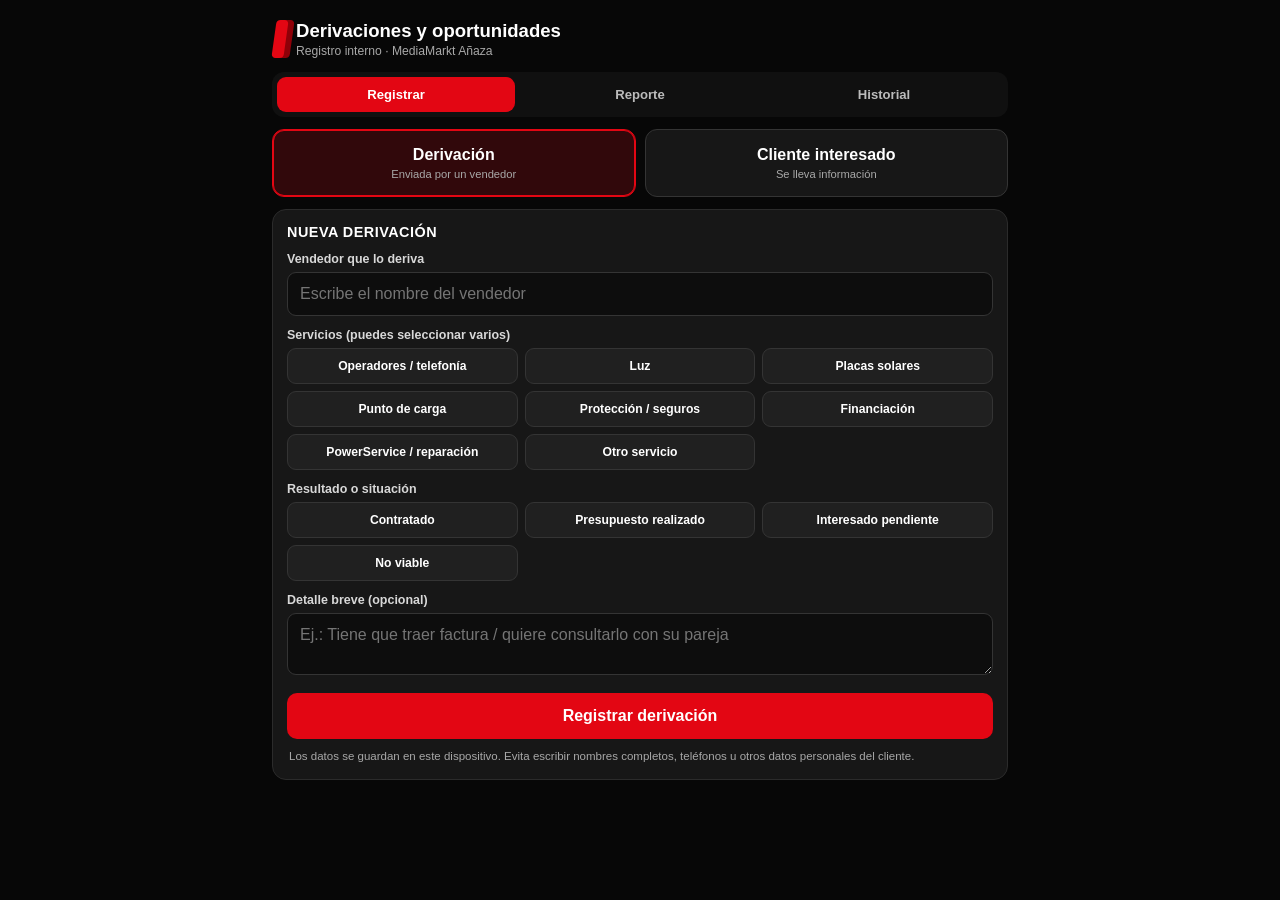
==== pages/derivaciones.html @ 9a0e603d "Add files via upload" ====
<!DOCTYPE html>
<html lang="es">
<head>
  <meta charset="UTF-8">
  <meta name="viewport" content="width=device-width, initial-scale=1, maximum-scale=1, user-scalable=no">
  <meta name="theme-color" content="#000000">
  <title>Registro de derivaciones</title>
  <style>
    :root { --bg:#070707; --card:#171717; --card2:#202020; --line:#343434; --red:#e30613; --yellow:#ffd400; --green:#35d07f; --blue:#43b9ff; --muted:#a8a8a8; --text:#fff; }
    * { box-sizing:border-box; }
    body { margin:0; background:var(--bg); color:var(--text); font-family:"Segoe UI",Arial,sans-serif; min-height:100vh; }
    button,input,select,textarea { font:inherit; }
    button { cursor:pointer; touch-action:manipulation; }
    .app { width:min(760px,100%); margin:auto; padding:12px 12px 90px; }
    header { display:flex; align-items:center; justify-content:space-between; gap:12px; padding:8px 2px 14px; }
    .brand { display:flex; align-items:center; gap:10px; }
    .mark { width:12px; height:38px; border-radius:4px; background:var(--red); box-shadow:6px 0 0 #8e0008; transform:skew(-8deg); }
    h1 { font-size:1.16rem; margin:0; line-height:1.15; }
    .subtitle { color:var(--muted); font-size:.76rem; margin-top:3px; }
    .tabs { display:grid; grid-template-columns:repeat(3,1fr); gap:6px; background:#101010; padding:5px; border-radius:12px; position:sticky; top:0; z-index:5; }
    .tab { border:0; border-radius:9px; padding:10px 5px; color:#bbb; background:transparent; font-weight:700; font-size:.82rem; }
    .tab.active { background:var(--red); color:white; }
    .view { display:none; padding-top:12px; }
    .view.active { display:block; }
    .type-grid { display:grid; grid-template-columns:1fr 1fr; gap:9px; margin-bottom:12px; }
    .type-btn { border:1px solid var(--line); background:var(--card); color:white; border-radius:12px; padding:16px 8px; font-weight:800; }
    .type-btn small { display:block; font-size:.7rem; color:var(--muted); margin-top:4px; font-weight:500; }
    .type-btn.active { border-color:var(--red); background:#31080b; box-shadow:inset 0 0 0 1px var(--red); }
    .panel { background:var(--card); border:1px solid #2b2b2b; border-radius:14px; padding:14px; margin-bottom:12px; }
    .panel-title { margin:0 0 12px; font-size:.9rem; text-transform:uppercase; letter-spacing:.5px; }
    label { display:block; color:#d8d8d8; font-size:.78rem; font-weight:700; margin:12px 0 6px; }
    input,select,textarea { width:100%; border:1px solid var(--line); background:#0d0d0d; color:white; border-radius:9px; padding:12px; outline:none; }
    input:focus,select:focus,textarea:focus { border-color:var(--red); }
    textarea { resize:vertical; min-height:62px; }
    .chips { display:grid; grid-template-columns:repeat(2,minmax(0,1fr)); gap:7px; }
    .chip { border:1px solid var(--line); background:var(--card2); color:white; border-radius:9px; padding:10px 5px; font-size:.76rem; font-weight:650; }
    .chip.active { background:#3a0b0e; border-color:var(--red); color:#fff; }
    .conditional { display:none; }
    .conditional.show { display:block; }
    .primary { width:100%; border:0; background:var(--red); color:white; border-radius:10px; padding:14px; font-weight:850; margin-top:14px; }
    .secondary { border:1px solid var(--line); background:#252525; color:white; border-radius:9px; padding:10px 12px; font-weight:700; }
    .danger { color:#ff9198; }
    .notice { color:var(--muted); font-size:.72rem; line-height:1.35; margin:10px 2px 0; }
    .stats { display:grid; grid-template-columns:repeat(3,1fr); gap:7px; margin-bottom:10px; }
    .stat { background:var(--card); border:1px solid #292929; border-radius:11px; text-align:center; padding:12px 5px; }
    .stat strong { display:block; font-size:1.45rem; }
    .stat span { color:var(--muted); font-size:.68rem; }
    .report { background:linear-gradient(145deg,#1a1a1a,#101010); border:1px solid #333; border-top:4px solid var(--red); border-radius:14px; padding:16px; }
    .report h2 { margin:0; font-size:1rem; }
    .report-date { color:var(--muted); font-size:.75rem; margin-top:3px; }
    .report-section { margin-top:16px; }
    .report-section h3 { color:var(--yellow); font-size:.78rem; text-transform:uppercase; margin:0 0 7px; }
    .report-row { display:flex; justify-content:space-between; gap:12px; padding:6px 0; border-bottom:1px solid #292929; font-size:.82rem; }
    .report-row:last-child { border-bottom:0; }
    .report-row span:last-child { font-weight:800; text-align:right; }
    .empty { text-align:center; color:var(--muted); padding:28px 10px; font-size:.85rem; }
    .actions { display:grid; grid-template-columns:1fr 1fr; gap:8px; margin-top:10px; }
    .actions .primary { margin:0; padding:11px 6px; font-size:.78rem; }
    .actions .secondary { padding:11px 6px; font-size:.78rem; }
    .history-head { display:flex; gap:8px; margin-bottom:10px; }
    .history-head input { flex:1; }
    .entry { background:var(--card); border:1px solid #292929; border-radius:12px; padding:12px; margin-bottom:8px; }
    .entry-top { display:flex; justify-content:space-between; gap:8px; align-items:flex-start; }
    .badge { display:inline-block; padding:4px 7px; border-radius:20px; font-size:.65rem; font-weight:850; background:#342023; color:#ffadb2; }
    .badge.pending { background:#332d16; color:#ffe783; }
    .entry strong { display:block; margin-top:7px; font-size:.9rem; }
    .entry-meta { color:var(--muted); font-size:.73rem; margin-top:5px; line-height:1.4; }
    .entry-note { font-size:.76rem; margin-top:7px; color:#ddd; }
    .entry-actions { display:flex; gap:5px; }
    .icon-btn { background:#292929; border:0; color:#ddd; border-radius:7px; padding:6px 8px; }
    .footer-tools { display:grid; grid-template-columns:repeat(3,1fr); gap:6px; margin-top:14px; }
    .footer-tools button,.file-label { border:1px solid var(--line); background:#191919; color:#ccc; border-radius:8px; padding:9px 4px; text-align:center; font-size:.68rem; font-weight:700; cursor:pointer; }
    #toast { position:fixed; left:50%; bottom:22px; transform:translate(-50%,20px); background:white; color:#111; border-radius:30px; padding:10px 18px; font-weight:800; font-size:.8rem; opacity:0; pointer-events:none; transition:.2s; z-index:20; box-shadow:0 5px 25px #0009; }
    #toast.show { opacity:1; transform:translate(-50%,0); }
    @media (min-width:600px) { .chips { grid-template-columns:repeat(3,1fr); } }
  </style>
</head>
<body>
<main class="app">
  <header>
    <div class="brand"><div class="mark"></div><div><h1>Derivaciones y oportunidades</h1><div class="subtitle">Registro interno · MediaMarkt Añaza</div></div></div>
  </header>

  <nav class="tabs">
    <button class="tab active" data-view="registro">Registrar</button>
    <button class="tab" data-view="reporte">Reporte</button>
    <button class="tab" data-view="historial">Historial</button>
  </nav>

  <section id="registro" class="view active">
    <div class="type-grid">
      <button class="type-btn active" data-type="Derivación">Derivación<small>Enviada por un vendedor</small></button>
      <button class="type-btn" data-type="Interesado">Cliente interesado<small>Se lleva información</small></button>
    </div>
    <form id="entryForm" class="panel">
      <h2 class="panel-title" id="formTitle">Nueva derivación</h2>
      <label for="seller">Vendedor que lo deriva</label>
      <input id="seller" list="sellerList" autocomplete="off" placeholder="Escribe el nombre del vendedor" required>
      <datalist id="sellerList"></datalist>

      <label>Servicios (puedes seleccionar varios)</label>
      <div id="serviceChips" class="chips"></div>

      <label>Resultado o situación</label>
      <div id="statusChips" class="chips"></div>

      <div id="returnFields" class="conditional">
        <label for="returnDate">Fecha estimada de regreso</label>
        <input id="returnDate" type="date">
      </div>

      <label for="details">Detalle breve (opcional)</label>
      <textarea id="details" placeholder="Ej.: Tiene que traer factura / quiere consultarlo con su pareja"></textarea>

      <button class="primary" type="submit" id="saveButton">Registrar derivación</button>
      <div class="notice">Los datos se guardan en este dispositivo. Evita escribir nombres completos, teléfonos u otros datos personales del cliente.</div>
    </form>
  </section>

  <section id="reporte" class="view">
    <div class="panel">
      <label for="reportDate" style="margin-top:0">Día del reporte</label>
      <input id="reportDate" type="date">
    </div>
    <div id="stats" class="stats"></div>
    <div id="reportCard" class="report"></div>
    <div class="actions">
      <button class="primary" id="copyReport">Copiar para Teams</button>
      <button class="secondary" id="downloadImage">Descargar imagen</button>
    </div>
  </section>

  <section id="historial" class="view">
    <div class="history-head"><input id="historyDate" type="date"><button class="secondary" id="todayHistory">Hoy</button></div>
    <div id="historyList"></div>
    <div class="footer-tools">
      <button id="exportData">Exportar copia</button>
      <label class="file-label">Importar copia<input id="importData" type="file" accept="application/json" hidden></label>
      <button id="clearData" class="danger">Borrar todo</button>
    </div>
  </section>
</main>
<div id="toast">Registrado</div>

<script>
(() => {
  'use strict';
  const STORAGE_KEY = 'mm_derivaciones_v1';
  const SELLERS_KEY = 'mm_derivaciones_vendedores_v1';
  const services = ['Operadores / telefonía','Luz','Placas solares','Punto de carga','Protección / seguros','Financiación','PowerService / reparación','Otro servicio'];
  const statuses = {
    'Derivación': ['Contratado','Presupuesto realizado','Interesado pendiente','No viable'],
    'Interesado': ['Volverá con documentación','Quiere pensarlo','Lo consultará','Pendiente de fecha','Información entregada','Baja probabilidad']
  };
  let records = loadJSON(STORAGE_KEY, []);
  let currentType = 'Derivación', selectedServices = [], selectedStatus = '', editingId = null;
  const $ = id => document.getElementById(id);
  const localISO = (date = new Date()) => {
    const y = date.getFullYear(), m = String(date.getMonth()+1).padStart(2,'0'), d = String(date.getDate()).padStart(2,'0');
    return `${y}-${m}-${d}`;
  };
  const esc = value => String(value ?? '').replace(/[&<>'"]/g, c => ({'&':'&amp;','<':'&lt;','>':'&gt;',"'":'&#39;','"':'&quot;'}[c]));
  function loadJSON(key, fallback) { try { const value = JSON.parse(localStorage.getItem(key)); return value ?? fallback; } catch { return fallback; } }
  function save() { localStorage.setItem(STORAGE_KEY, JSON.stringify(records)); }
  function prettyDate(iso) { if (!iso) return 'Sin fecha'; return new Date(iso+'T12:00:00').toLocaleDateString('es-ES',{day:'2-digit',month:'2-digit',year:'numeric'}); }
  function toast(message) { const el=$('toast'); el.textContent=message; el.classList.add('show'); clearTimeout(toast.timer); toast.timer=setTimeout(()=>el.classList.remove('show'),1600); }

  document.querySelectorAll('.tab').forEach(btn => btn.addEventListener('click', () => {
    document.querySelectorAll('.tab,.view').forEach(el=>el.classList.remove('active'));
    btn.classList.add('active'); $(btn.dataset.view).classList.add('active');
    if (btn.dataset.view==='reporte') renderReport();
    if (btn.dataset.view==='historial') renderHistory();
  }));
  document.querySelectorAll('.type-btn').forEach(btn => btn.addEventListener('click', () => setType(btn.dataset.type)));

  function setType(type) {
    currentType=type; selectedStatus='';
    document.querySelectorAll('.type-btn').forEach(b=>b.classList.toggle('active',b.dataset.type===type));
    $('formTitle').textContent = type==='Derivación' ? 'Nueva derivación' : 'Nuevo cliente interesado';
    $('saveButton').textContent = editingId ? 'Guardar cambios' : (type==='Derivación' ? 'Registrar derivación' : 'Registrar interesado');
    $('seller').required = type==='Derivación';
    $('seller').placeholder = type==='Derivación' ? 'Escribe el nombre del vendedor' : 'Vendedor de origen (si lo hay)';
    renderStatusChips(); updateConditional();
  }
  function renderChips(items, container, onSelect, selected) {
    container.innerHTML=''; items.forEach(item=>{
      const b=document.createElement('button'); b.type='button'; b.className='chip'+(item===selected?' active':''); b.textContent=item;
      b.addEventListener('click',()=>onSelect(item)); container.appendChild(b);
    });
  }
  function renderServiceChips() {
    const container=$('serviceChips'); container.innerHTML='';
    services.forEach(item=>{
      const b=document.createElement('button'); b.type='button'; b.className='chip'+(selectedServices.includes(item)?' active':''); b.textContent=item;
      b.addEventListener('click',()=>{ selectedServices=selectedServices.includes(item)?selectedServices.filter(x=>x!==item):[...selectedServices,item]; renderServiceChips(); });
      container.appendChild(b);
    });
  }
  function renderStatusChips() { renderChips(statuses[currentType],$('statusChips'),item=>{ selectedStatus=item; renderStatusChips(); updateConditional(); },selectedStatus); }
  function updateConditional() { $('returnFields').classList.toggle('show', currentType==='Interesado' || /pendiente|volverá/i.test(selectedStatus)); }
  function updateSellerList() {
    const prior=loadJSON(SELLERS_KEY,[]); const names=[...new Set([...prior,...records.map(r=>r.seller).filter(Boolean)])].sort((a,b)=>a.localeCompare(b));
    $('sellerList').innerHTML=names.map(n=>`<option value="${esc(n)}"></option>`).join('');
  }
  function rememberSeller(name) { if(!name)return; const list=loadJSON(SELLERS_KEY,[]); if(!list.some(n=>n.toLowerCase()===name.toLowerCase())) { list.push(name); localStorage.setItem(SELLERS_KEY,JSON.stringify(list)); } }

  $('entryForm').addEventListener('submit', e => {
    e.preventDefault(); const seller=$('seller').value.trim(), details=$('details').value.trim();
    if (currentType==='Derivación' && !seller) return toast('Escribe el vendedor');
    if (!selectedServices.length) return toast('Selecciona al menos un servicio');
    if (!selectedStatus) return toast('Selecciona la situación');
    const existing=records.find(r=>r.id===editingId);
    const record={ id:editingId||String(Date.now()), createdAt:existing?.createdAt||new Date().toISOString(), updatedAt:new Date().toISOString(), date:existing?.date||localISO(), type:currentType, seller, services:[...selectedServices], status:selectedStatus, returnDate:$('returnDate').value, details };
    if(editingId) records=records.map(r=>r.id===editingId?record:r); else records.push(record);
    rememberSeller(seller); save(); resetForm(); updateSellerList(); toast(editingId?'Cambios guardados':'✓ Registrado');
  });
  function resetForm() { editingId=null; $('entryForm').reset(); selectedServices=[]; selectedStatus=''; setType('Derivación'); renderServiceChips(); }

  $('reportDate').value=localISO(); $('historyDate').value=localISO();
  $('reportDate').addEventListener('change',renderReport); $('historyDate').addEventListener('change',renderHistory);
  $('todayHistory').addEventListener('click',()=>{ $('historyDate').value=localISO(); renderHistory(); });
  function dayRecords(date) { return records.filter(r=>r.date===date); }
  function countBy(list,key) { return list.reduce((a,r)=>{ const k=r[key]||'Sin indicar'; a[k]=(a[k]||0)+1; return a; },{}); }
  function recordServices(r) { return Array.isArray(r.services) && r.services.length ? r.services : (r.service ? [r.service] : ['Sin indicar']); }
  function countServices(list) { return list.reduce((a,r)=>{ recordServices(r).forEach(k=>a[k]=(a[k]||0)+1); return a; },{}); }
  function sortedEntries(obj) { return Object.entries(obj).sort((a,b)=>b[1]-a[1] || a[0].localeCompare(b[0])); }

  function renderReport() {
    const date=$('reportDate').value||localISO(), list=dayRecords(date), deriv=list.filter(r=>r.type==='Derivación'), interested=list.filter(r=>r.type==='Interesado'||/pendiente|volverá|pensarlo|consultará|información/i.test(r.status));
    const hired=list.filter(r=>r.status==='Contratado').length;
    $('stats').innerHTML=`<div class="stat"><strong>${deriv.length}</strong><span>DERIVACIONES</span></div><div class="stat"><strong>${interested.length}</strong><span>INTERESADOS</span></div><div class="stat"><strong>${hired}</strong><span>CONTRATADOS</span></div>`;
    if(!list.length) { $('reportCard').innerHTML=`<h2>REPORTE DE DERIVACIONES</h2><div class="report-date">${prettyDate(date)}</div><div class="empty">No hay registros para este día.</div>`; return; }
    const sellerRows=sortedEntries(countBy(deriv.filter(r=>r.seller),'seller')).map(([n,c])=>`<div class="report-row"><span>${esc(n)}</span><span>${c}</span></div>`).join('');
    const serviceRows=sortedEntries(countServices(list)).map(([n,c])=>`<div class="report-row"><span>${esc(n)}</span><span>${c}</span></div>`).join('');
    const statusRows=sortedEntries(countBy(list,'status')).map(([n,c])=>`<div class="report-row"><span>${esc(n)}</span><span>${c}</span></div>`).join('');
    const pending=list.filter(r=>r.returnDate||r.details).map(r=>`<div class="report-row"><span>${esc(recordServices(r).join(' + '))}${r.details?' · '+esc(r.details):''}</span><span>${r.returnDate?prettyDate(r.returnDate):''}</span></div>`).join('');
    $('reportCard').innerHTML=`<h2>REPORTE DE DERIVACIONES</h2><div class="report-date">${prettyDate(date)}</div>${sellerRows?`<div class="report-section"><h3>Por vendedor</h3>${sellerRows}</div>`:''}<div class="report-section"><h3>Por servicio</h3>${serviceRows}</div><div class="report-section"><h3>Resultados</h3>${statusRows}</div>${pending?`<div class="report-section"><h3>Oportunidades / seguimiento</h3>${pending}</div>`:''}`;
  }
  function reportText() {
    const date=$('reportDate').value||localISO(), list=dayRecords(date), deriv=list.filter(r=>r.type==='Derivación'), hired=list.filter(r=>r.status==='Contratado').length;
    if(!list.length) return `🔴 REPORTE DE DERIVACIONES — ${prettyDate(date)}\n\nSin registros.`;
    let text=`🔴 REPORTE DE DERIVACIONES — ${prettyDate(date)}\n\n👥 Derivaciones: ${deriv.length}\n🟡 Registros totales: ${list.length}\n✅ Contratados: ${hired}\n`;
    const sellers=sortedEntries(countBy(deriv.filter(r=>r.seller),'seller')); if(sellers.length){ text+='\nVENDEDORES\n'; sellers.forEach(([n,c])=>text+=`• ${n}: ${c}\n`); }
    text+='\nSERVICIOS\n'; sortedEntries(countServices(list)).forEach(([n,c])=>text+=`• ${n}: ${c}\n`);
    text+='\nRESULTADOS\n'; sortedEntries(countBy(list,'status')).forEach(([n,c])=>text+=`• ${n}: ${c}\n`);
    const follow=list.filter(r=>r.returnDate||r.details); if(follow.length){ text+='\nOPORTUNIDADES / SEGUIMIENTO\n'; follow.forEach(r=>text+=`• ${recordServices(r).join(' + ')}${r.details?' — '+r.details:''}${r.returnDate?' ('+prettyDate(r.returnDate)+')':''}\n`); }
    return text.trim();
  }
  $('copyReport').addEventListener('click',async()=>{ try { await navigator.clipboard.writeText(reportText()); toast('Copiado para Teams'); } catch { const t=document.createElement('textarea');t.value=reportText();document.body.appendChild(t);t.select();document.execCommand('copy');t.remove();toast('Copiado para Teams'); } });

  function wrap(ctx,text,maxWidth) { const words=text.split(/\s+/), lines=[]; let line=''; for(const word of words){ const test=line?line+' '+word:word; if(ctx.measureText(test).width>maxWidth&&line){lines.push(line);line=word;}else line=test;} if(line)lines.push(line); return lines; }
  $('downloadImage').addEventListener('click',()=>{
    const lines=reportText().replace(/[🔴👥🟡✅•]/g,'').split('\n'), canvas=document.createElement('canvas'), ctx=canvas.getContext('2d'), width=1080, pad=72, lineH=42;
    ctx.font='28px Segoe UI, Arial'; const wrapped=[]; lines.forEach(line=>{ if(!line){wrapped.push('');return;} wrap(ctx,line,width-pad*2).forEach(x=>wrapped.push(x)); });
    canvas.width=width; canvas.height=Math.max(600,pad*2+wrapped.length*lineH+70); const g=ctx.createLinearGradient(0,0,width,canvas.height);g.addColorStop(0,'#202020');g.addColorStop(1,'#090909');ctx.fillStyle=g;ctx.fillRect(0,0,width,canvas.height);ctx.fillStyle='#e30613';ctx.fillRect(0,0,width,18);
    ctx.fillStyle='#fff';ctx.font='28px Segoe UI, Arial';let y=pad+25;wrapped.forEach((line,i)=>{ const isHeading=i===0||/^(VENDEDORES|SERVICIOS|RESULTADOS|OPORTUNIDADES)/.test(line);ctx.font=isHeading?'bold 30px Segoe UI, Arial':'28px Segoe UI, Arial';ctx.fillStyle=isHeading?(i===0?'#fff':'#ffd400'):'#e8e8e8';ctx.fillText(line,pad,y);y+=lineH; });
    ctx.fillStyle='#777';ctx.font='22px Segoe UI, Arial';ctx.fillText('Registro interno · MediaMarkt Añaza',pad,canvas.height-45);
    const a=document.createElement('a');a.download=`reporte-derivaciones-${$('reportDate').value}.png`;a.href=canvas.toDataURL('image/png');a.click();toast('Imagen descargada');
  });

  function renderHistory() {
    const list=dayRecords($('historyDate').value||localISO()).sort((a,b)=>b.createdAt.localeCompare(a.createdAt));
    if(!list.length){$('historyList').innerHTML='<div class="empty">No hay registros este día.</div>';return;}
    $('historyList').innerHTML=list.map(r=>`<article class="entry"><div class="entry-top"><div><span class="badge ${r.type==='Interesado'?'pending':''}">${esc(r.type)}</span><strong>${esc(recordServices(r).join(' + '))}</strong></div><div class="entry-actions"><button class="icon-btn" data-edit="${r.id}" title="Editar">✎</button><button class="icon-btn danger" data-delete="${r.id}" title="Eliminar">×</button></div></div><div class="entry-meta">${r.seller?'Vendedor: '+esc(r.seller)+' · ':''}${esc(r.status)}${r.returnDate?' · Regreso: '+prettyDate(r.returnDate):''}</div>${r.details?`<div class="entry-note">${esc(r.details)}</div>`:''}</article>`).join('');
    $('historyList').querySelectorAll('[data-edit]').forEach(b=>b.addEventListener('click',()=>editRecord(b.dataset.edit)));
    $('historyList').querySelectorAll('[data-delete]').forEach(b=>b.addEventListener('click',()=>deleteRecord(b.dataset.delete)));
  }
  function editRecord(id) { const r=records.find(x=>x.id===id);if(!r)return; editingId=id;currentType=r.type;selectedServices=recordServices(r);selectedStatus=r.status;$('seller').value=r.seller||'';$('details').value=r.details||'';$('returnDate').value=r.returnDate||'';setType(r.type);selectedStatus=r.status;renderStatusChips();selectedServices=recordServices(r);renderServiceChips();updateConditional();$('formTitle').textContent='Editar registro';$('saveButton').textContent='Guardar cambios';document.querySelector('[data-view="registro"]').click();window.scrollTo({top:0,behavior:'smooth'}); }
  function deleteRecord(id) { if(!confirm('¿Eliminar este registro?'))return;records=records.filter(r=>r.id!==id);save();renderHistory();toast('Registro eliminado'); }

  $('exportData').addEventListener('click',()=>{ const blob=new Blob([JSON.stringify({version:1,exportedAt:new Date().toISOString(),records},null,2)],{type:'application/json'}),a=document.createElement('a');a.href=URL.createObjectURL(blob);a.download=`copia-derivaciones-${localISO()}.json`;a.click();URL.revokeObjectURL(a.href); });
  $('importData').addEventListener('change',async e=>{ const file=e.target.files[0];if(!file)return;try{const data=JSON.parse(await file.text()),incoming=Array.isArray(data)?data:data.records;if(!Array.isArray(incoming))throw new Error();const map=new Map(records.map(r=>[r.id,r]));incoming.forEach(r=>map.set(r.id||String(Date.now()+Math.random()),r));records=[...map.values()];save();updateSellerList();renderHistory();toast('Copia importada');}catch{alert('El archivo no es una copia válida.');}e.target.value=''; });
  $('clearData').addEventListener('click',()=>{ if(confirm('¿Borrar definitivamente todos los registros de este dispositivo?')){records=[];save();renderHistory();toast('Datos borrados');} });

  renderServiceChips(); renderStatusChips(); updateSellerList(); renderReport();
})();
</script>
</body>
</html>
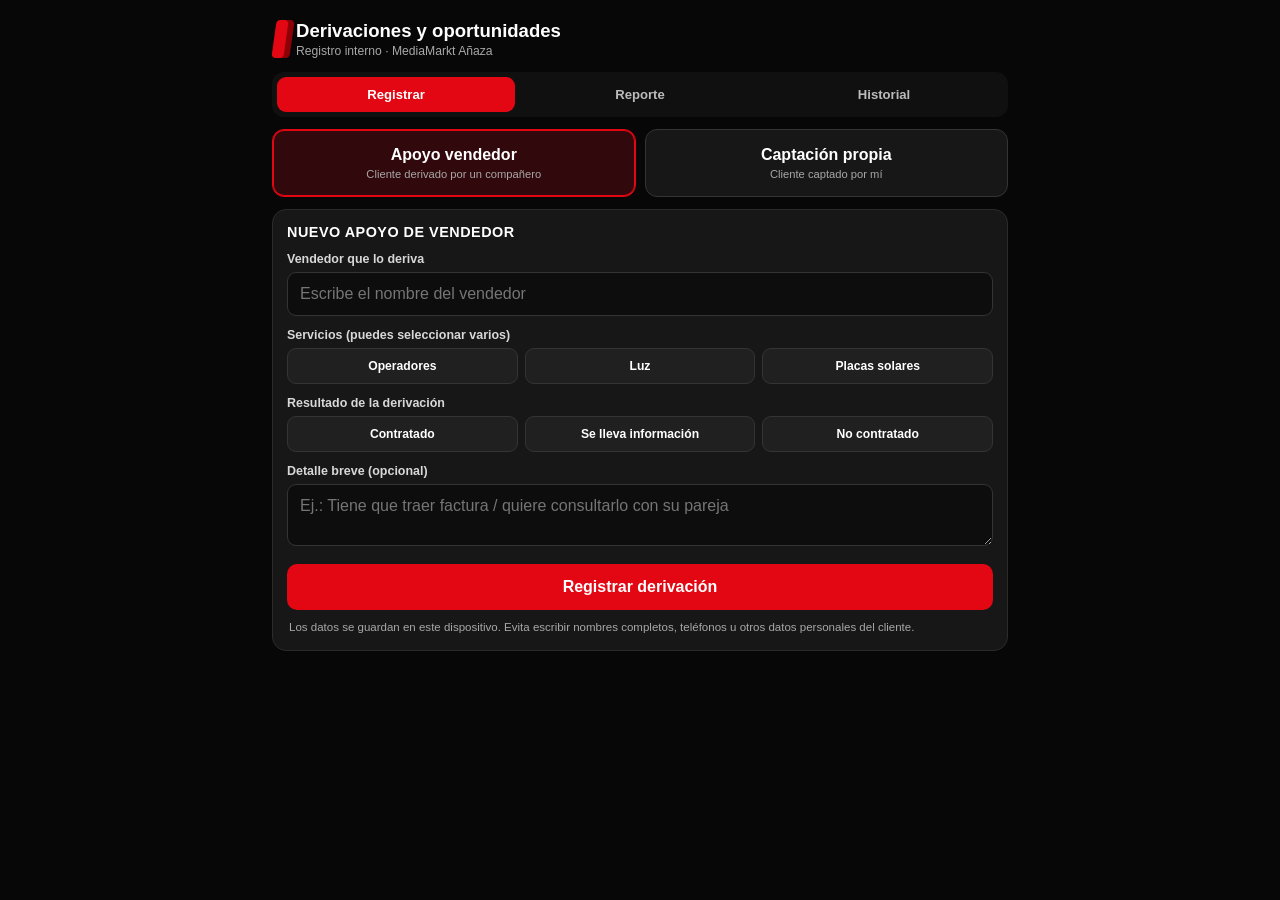
==== commit 6b51cfb9: "Add files via upload" ====
--- a/pages/derivaciones.html
+++ b/pages/derivaciones.html
@@ -50,6 +50,7 @@
     .report-date { color:var(--muted); font-size:.75rem; margin-top:3px; }
     .report-section { margin-top:16px; }
     .report-section h3 { color:var(--yellow); font-size:.78rem; text-transform:uppercase; margin:0 0 7px; }
+    .report-mini { color:#a8a8a8; font-size:.66rem; font-weight:850; text-transform:uppercase; letter-spacing:.5px; margin:10px 0 3px; }
     .report-row { display:flex; justify-content:space-between; gap:12px; padding:6px 0; border-bottom:1px solid #292929; font-size:.82rem; }
     .report-row:last-child { border-bottom:0; }
     .report-row span:last-child { font-weight:800; text-align:right; }
@@ -89,24 +90,27 @@
 
   <section id="registro" class="view active">
     <div class="type-grid">
-      <button class="type-btn active" data-type="Derivación">Derivación<small>Enviada por un vendedor</small></button>
-      <button class="type-btn" data-type="Interesado">Cliente interesado<small>Se lleva información</small></button>
+      <button class="type-btn active" data-type="Vendedor">Apoyo vendedor<small>Cliente derivado por un compañero</small></button>
+      <button class="type-btn" data-type="Captación">Captación propia<small>Cliente captado por mí</small></button>
     </div>
     <form id="entryForm" class="panel">
-      <h2 class="panel-title" id="formTitle">Nueva derivación</h2>
-      <label for="seller">Vendedor que lo deriva</label>
-      <input id="seller" list="sellerList" autocomplete="off" placeholder="Escribe el nombre del vendedor" required>
-      <datalist id="sellerList"></datalist>
+      <h2 class="panel-title" id="formTitle">Nuevo apoyo de vendedor</h2>
+      <div id="sellerFields">
+        <label for="seller">Vendedor que lo deriva</label>
+        <input id="seller" list="sellerList" autocomplete="off" placeholder="Escribe el nombre del vendedor" required>
+        <datalist id="sellerList"></datalist>
+      </div>
 
       <label>Servicios (puedes seleccionar varios)</label>
       <div id="serviceChips" class="chips"></div>
 
-      <label>Resultado o situación</label>
+      <label id="statusLabel">Resultado de la derivación</label>
       <div id="statusChips" class="chips"></div>
-
-      <div id="returnFields" class="conditional">
-        <label for="returnDate">Fecha estimada de regreso</label>
-        <input id="returnDate" type="date">
+      <div id="statusHelp" class="notice"></div>
+
+      <div id="reasonFields" class="conditional">
+        <label>¿Por qué no se tramita ahora?</label>
+        <div id="reasonChips" class="chips"></div>
       </div>
 
       <label for="details">Detalle breve (opcional)</label>
@@ -147,13 +151,18 @@
   'use strict';
   const STORAGE_KEY = 'mm_derivaciones_v1';
   const SELLERS_KEY = 'mm_derivaciones_vendedores_v1';
-  const services = ['Operadores / telefonía','Luz','Placas solares','Punto de carga','Protección / seguros','Financiación','PowerService / reparación','Otro servicio'];
+  const services = ['Operadores','Luz','Placas solares'];
   const statuses = {
-    'Derivación': ['Contratado','Presupuesto realizado','Interesado pendiente','No viable'],
-    'Interesado': ['Volverá con documentación','Quiere pensarlo','Lo consultará','Pendiente de fecha','Información entregada','Baja probabilidad']
+    'Vendedor': ['Contratado','Se lleva información','No contratado'],
+    'Captación': ['Interés alto','Interés medio','Interés bajo']
   };
-  let records = loadJSON(STORAGE_KEY, []);
-  let currentType = 'Derivación', selectedServices = [], selectedStatus = '', editingId = null;
+  const reasons = ['Falta factura o documentación','Tiene que consultarlo','Quiere comparar o pensarlo','Tiene permanencia','Otro motivo'];
+  let records = loadJSON(STORAGE_KEY, []).map(r => {
+    if (r.type==='Derivación') return {...r,type:'Vendedor',status:r.status==='Contratado'?'Contratado':r.status==='No viable'?'No contratado':'Se lleva información'};
+    if (r.type==='Interesado') return {...r,type:'Captación',status:/baja/i.test(r.status)?'Interés bajo':/volverá|pendiente/i.test(r.status)?'Interés alto':'Interés medio',reason:r.reason||'Otro motivo'};
+    return r;
+  });
+  let currentType = 'Vendedor', selectedServices = [], selectedStatus = '', selectedReason = '', editingId = null;
   const $ = id => document.getElementById(id);
   const localISO = (date = new Date()) => {
     const y = date.getFullYear(), m = String(date.getMonth()+1).padStart(2,'0'), d = String(date.getDate()).padStart(2,'0');
@@ -176,11 +185,15 @@
   function setType(type) {
     currentType=type; selectedStatus='';
     document.querySelectorAll('.type-btn').forEach(b=>b.classList.toggle('active',b.dataset.type===type));
-    $('formTitle').textContent = type==='Derivación' ? 'Nueva derivación' : 'Nuevo cliente interesado';
-    $('saveButton').textContent = editingId ? 'Guardar cambios' : (type==='Derivación' ? 'Registrar derivación' : 'Registrar interesado');
-    $('seller').required = type==='Derivación';
-    $('seller').placeholder = type==='Derivación' ? 'Escribe el nombre del vendedor' : 'Vendedor de origen (si lo hay)';
-    renderStatusChips(); updateConditional();
+    $('formTitle').textContent = type==='Vendedor' ? 'Nuevo apoyo de vendedor' : 'Nueva captación propia';
+    $('saveButton').textContent = editingId ? 'Guardar cambios' : (type==='Vendedor' ? 'Registrar derivación' : 'Registrar captación');
+    $('sellerFields').style.display = type==='Vendedor' ? 'block' : 'none';
+    $('statusLabel').textContent = type==='Vendedor' ? 'Resultado de la derivación' : 'Grado de interés del cliente';
+    $('seller').required = type==='Vendedor';
+    renderStatusChips(); renderReasonChips(); updateConditional();
+    $('statusHelp').innerHTML = type==='Captación'
+      ? '<b>Alto:</b> quiere tramitar, pero le falta algo. · <b>Medio:</b> le interesa y se lleva la propuesta para valorarla. · <b>Bajo:</b> acepta la información sin una intención clara.'
+      : 'Indica cómo terminó la atención del cliente que te envió el vendedor.';
   }
   function renderChips(items, container, onSelect, selected) {
     container.innerHTML=''; items.forEach(item=>{
@@ -197,7 +210,8 @@
     });
   }
   function renderStatusChips() { renderChips(statuses[currentType],$('statusChips'),item=>{ selectedStatus=item; renderStatusChips(); updateConditional(); },selectedStatus); }
-  function updateConditional() { $('returnFields').classList.toggle('show', currentType==='Interesado' || /pendiente|volverá/i.test(selectedStatus)); }
+  function renderReasonChips() { renderChips(reasons,$('reasonChips'),item=>{ selectedReason=item; renderReasonChips(); },selectedReason); }
+  function updateConditional() { $('reasonFields').classList.toggle('show', currentType==='Captación'); }
   function updateSellerList() {
     const prior=loadJSON(SELLERS_KEY,[]); const names=[...new Set([...prior,...records.map(r=>r.seller).filter(Boolean)])].sort((a,b)=>a.localeCompare(b));
     $('sellerList').innerHTML=names.map(n=>`<option value="${esc(n)}"></option>`).join('');
@@ -206,15 +220,16 @@
 
   $('entryForm').addEventListener('submit', e => {
     e.preventDefault(); const seller=$('seller').value.trim(), details=$('details').value.trim();
-    if (currentType==='Derivación' && !seller) return toast('Escribe el vendedor');
+    if (currentType==='Vendedor' && !seller) return toast('Escribe el vendedor');
     if (!selectedServices.length) return toast('Selecciona al menos un servicio');
     if (!selectedStatus) return toast('Selecciona la situación');
+    if (currentType==='Captación' && !selectedReason) return toast('Selecciona por qué no se tramita');
     const existing=records.find(r=>r.id===editingId);
-    const record={ id:editingId||String(Date.now()), createdAt:existing?.createdAt||new Date().toISOString(), updatedAt:new Date().toISOString(), date:existing?.date||localISO(), type:currentType, seller, services:[...selectedServices], status:selectedStatus, returnDate:$('returnDate').value, details };
+    const record={ id:editingId||String(Date.now()), createdAt:existing?.createdAt||new Date().toISOString(), updatedAt:new Date().toISOString(), date:existing?.date||localISO(), type:currentType, seller:currentType==='Vendedor'?seller:'', services:[...selectedServices], status:selectedStatus, reason:currentType==='Captación'?selectedReason:'', details };
     if(editingId) records=records.map(r=>r.id===editingId?record:r); else records.push(record);
     rememberSeller(seller); save(); resetForm(); updateSellerList(); toast(editingId?'Cambios guardados':'✓ Registrado');
   });
-  function resetForm() { editingId=null; $('entryForm').reset(); selectedServices=[]; selectedStatus=''; setType('Derivación'); renderServiceChips(); }
+  function resetForm() { editingId=null; $('entryForm').reset(); selectedServices=[]; selectedStatus=''; selectedReason=''; setType('Vendedor'); renderServiceChips(); }
 
   $('reportDate').value=localISO(); $('historyDate').value=localISO();
   $('reportDate').addEventListener('change',renderReport); $('historyDate').addEventListener('change',renderHistory);
@@ -226,24 +241,27 @@
   function sortedEntries(obj) { return Object.entries(obj).sort((a,b)=>b[1]-a[1] || a[0].localeCompare(b[0])); }
 
   function renderReport() {
-    const date=$('reportDate').value||localISO(), list=dayRecords(date), deriv=list.filter(r=>r.type==='Derivación'), interested=list.filter(r=>r.type==='Interesado'||/pendiente|volverá|pensarlo|consultará|información/i.test(r.status));
-    const hired=list.filter(r=>r.status==='Contratado').length;
-    $('stats').innerHTML=`<div class="stat"><strong>${deriv.length}</strong><span>DERIVACIONES</span></div><div class="stat"><strong>${interested.length}</strong><span>INTERESADOS</span></div><div class="stat"><strong>${hired}</strong><span>CONTRATADOS</span></div>`;
-    if(!list.length) { $('reportCard').innerHTML=`<h2>REPORTE DE DERIVACIONES</h2><div class="report-date">${prettyDate(date)}</div><div class="empty">No hay registros para este día.</div>`; return; }
-    const sellerRows=sortedEntries(countBy(deriv.filter(r=>r.seller),'seller')).map(([n,c])=>`<div class="report-row"><span>${esc(n)}</span><span>${c}</span></div>`).join('');
-    const serviceRows=sortedEntries(countServices(list)).map(([n,c])=>`<div class="report-row"><span>${esc(n)}</span><span>${c}</span></div>`).join('');
-    const statusRows=sortedEntries(countBy(list,'status')).map(([n,c])=>`<div class="report-row"><span>${esc(n)}</span><span>${c}</span></div>`).join('');
-    const pending=list.filter(r=>r.returnDate||r.details).map(r=>`<div class="report-row"><span>${esc(recordServices(r).join(' + '))}${r.details?' · '+esc(r.details):''}</span><span>${r.returnDate?prettyDate(r.returnDate):''}</span></div>`).join('');
-    $('reportCard').innerHTML=`<h2>REPORTE DE DERIVACIONES</h2><div class="report-date">${prettyDate(date)}</div>${sellerRows?`<div class="report-section"><h3>Por vendedor</h3>${sellerRows}</div>`:''}<div class="report-section"><h3>Por servicio</h3>${serviceRows}</div><div class="report-section"><h3>Resultados</h3>${statusRows}</div>${pending?`<div class="report-section"><h3>Oportunidades / seguimiento</h3>${pending}</div>`:''}`;
+    const date=$('reportDate').value||localISO(), list=dayRecords(date), support=list.filter(r=>r.type==='Vendedor'), own=list.filter(r=>r.type==='Captación');
+    const hired=support.filter(r=>r.status==='Contratado').length;
+    $('stats').innerHTML=`<div class="stat"><strong>${support.length}</strong><span>DERIVACIONES</span></div><div class="stat"><strong>${own.length}</strong><span>CAPTACIONES</span></div><div class="stat"><strong>${hired}</strong><span>CONTRATADAS</span></div>`;
+    if(!list.length) { $('reportCard').innerHTML=`<h2>ACTIVIDAD COMERCIAL</h2><div class="report-date">${prettyDate(date)}</div><div class="empty">No hay registros para este día.</div>`; return; }
+    const sellerRows=sortedEntries(countBy(support.filter(r=>r.seller),'seller')).map(([n,c])=>`<div class="report-row"><span>${esc(n)}</span><span>${c}</span></div>`).join('');
+    const supportResultRows=sortedEntries(countBy(support,'status')).map(([n,c])=>`<div class="report-row"><span>${esc(n)}</span><span>${c}</span></div>`).join('');
+    const interestRows=sortedEntries(countBy(own,'status')).map(([n,c])=>`<div class="report-row"><span>${esc(n)}</span><span>${c}</span></div>`).join('');
+    const ownServiceRows=sortedEntries(countServices(own)).map(([n,c])=>`<div class="report-row"><span>${esc(n)}</span><span>${c}</span></div>`).join('');
+    const reasonRows=sortedEntries(countBy(own,'reason')).map(([n,c])=>`<div class="report-row"><span>${esc(n)}</span><span>${c}</span></div>`).join('');
+    $('reportCard').innerHTML=`<h2>ACTIVIDAD COMERCIAL</h2><div class="report-date">${prettyDate(date)}</div><div class="report-section"><h3>Apoyo de vendedores · ${support.length}</h3><div class="report-mini">Vendedores</div>${sellerRows||'<div class="report-row"><span>Sin derivaciones</span><span>0</span></div>'}${supportResultRows?`<div class="report-mini">Resultados</div>${supportResultRows}`:''}</div><div class="report-section"><h3>Captación propia · ${own.length}</h3><div class="report-mini">Grado de interés</div>${interestRows||'<div class="report-row"><span>Sin captaciones</span><span>0</span></div>'}${ownServiceRows?`<div class="report-mini">Servicios</div>${ownServiceRows}`:''}${reasonRows?`<div class="report-mini">Por qué queda pendiente</div>${reasonRows}`:''}</div>`;
   }
   function reportText() {
-    const date=$('reportDate').value||localISO(), list=dayRecords(date), deriv=list.filter(r=>r.type==='Derivación'), hired=list.filter(r=>r.status==='Contratado').length;
-    if(!list.length) return `🔴 REPORTE DE DERIVACIONES — ${prettyDate(date)}\n\nSin registros.`;
-    let text=`🔴 REPORTE DE DERIVACIONES — ${prettyDate(date)}\n\n👥 Derivaciones: ${deriv.length}\n🟡 Registros totales: ${list.length}\n✅ Contratados: ${hired}\n`;
-    const sellers=sortedEntries(countBy(deriv.filter(r=>r.seller),'seller')); if(sellers.length){ text+='\nVENDEDORES\n'; sellers.forEach(([n,c])=>text+=`• ${n}: ${c}\n`); }
-    text+='\nSERVICIOS\n'; sortedEntries(countServices(list)).forEach(([n,c])=>text+=`• ${n}: ${c}\n`);
-    text+='\nRESULTADOS\n'; sortedEntries(countBy(list,'status')).forEach(([n,c])=>text+=`• ${n}: ${c}\n`);
-    const follow=list.filter(r=>r.returnDate||r.details); if(follow.length){ text+='\nOPORTUNIDADES / SEGUIMIENTO\n'; follow.forEach(r=>text+=`• ${recordServices(r).join(' + ')}${r.details?' — '+r.details:''}${r.returnDate?' ('+prettyDate(r.returnDate)+')':''}\n`); }
+    const date=$('reportDate').value||localISO(), list=dayRecords(date), support=list.filter(r=>r.type==='Vendedor'), own=list.filter(r=>r.type==='Captación'), hired=support.filter(r=>r.status==='Contratado').length;
+    if(!list.length) return `🔴 ACTIVIDAD COMERCIAL — ${prettyDate(date)}\n\nSin registros.`;
+    let text=`🔴 ACTIVIDAD COMERCIAL — ${prettyDate(date)}\n\n🤝 APOYO DE VENDEDORES\nDerivaciones recibidas: ${support.length}\nContratadas: ${hired}\n`;
+    sortedEntries(countBy(support.filter(r=>r.seller),'seller')).forEach(([n,c])=>text+=`• ${n}: ${c}\n`);
+    sortedEntries(countBy(support,'status')).forEach(([n,c])=>text+=`• ${n}: ${c}\n`);
+    text+=`\n🎯 CAPTACIÓN PROPIA\nClientes interesados: ${own.length}\n`;
+    sortedEntries(countBy(own,'status')).forEach(([n,c])=>text+=`• ${n}: ${c}\n`);
+    text+='\nSERVICIOS CAPTADOS\n'; sortedEntries(countServices(own)).forEach(([n,c])=>text+=`• ${n}: ${c}\n`);
+    text+='\nMOTIVOS PENDIENTES\n'; sortedEntries(countBy(own,'reason')).forEach(([n,c])=>text+=`• ${n}: ${c}\n`);
     return text.trim();
   }
   $('copyReport').addEventListener('click',async()=>{ try { await navigator.clipboard.writeText(reportText()); toast('Copiado para Teams'); } catch { const t=document.createElement('textarea');t.value=reportText();document.body.appendChild(t);t.select();document.execCommand('copy');t.remove();toast('Copiado para Teams'); } });
@@ -261,11 +279,11 @@
   function renderHistory() {
     const list=dayRecords($('historyDate').value||localISO()).sort((a,b)=>b.createdAt.localeCompare(a.createdAt));
     if(!list.length){$('historyList').innerHTML='<div class="empty">No hay registros este día.</div>';return;}
-    $('historyList').innerHTML=list.map(r=>`<article class="entry"><div class="entry-top"><div><span class="badge ${r.type==='Interesado'?'pending':''}">${esc(r.type)}</span><strong>${esc(recordServices(r).join(' + '))}</strong></div><div class="entry-actions"><button class="icon-btn" data-edit="${r.id}" title="Editar">✎</button><button class="icon-btn danger" data-delete="${r.id}" title="Eliminar">×</button></div></div><div class="entry-meta">${r.seller?'Vendedor: '+esc(r.seller)+' · ':''}${esc(r.status)}${r.returnDate?' · Regreso: '+prettyDate(r.returnDate):''}</div>${r.details?`<div class="entry-note">${esc(r.details)}</div>`:''}</article>`).join('');
+    $('historyList').innerHTML=list.map(r=>`<article class="entry"><div class="entry-top"><div><span class="badge ${r.type==='Captación'?'pending':''}">${r.type==='Vendedor'?'Apoyo vendedor':'Captación propia'}</span><strong>${esc(recordServices(r).join(' + '))}</strong></div><div class="entry-actions"><button class="icon-btn" data-edit="${r.id}" title="Editar">✎</button><button class="icon-btn danger" data-delete="${r.id}" title="Eliminar">×</button></div></div><div class="entry-meta">${r.seller?'Vendedor: '+esc(r.seller)+' · ':''}${esc(r.status)}${r.reason?' · '+esc(r.reason):''}</div>${r.details?`<div class="entry-note">${esc(r.details)}</div>`:''}</article>`).join('');
     $('historyList').querySelectorAll('[data-edit]').forEach(b=>b.addEventListener('click',()=>editRecord(b.dataset.edit)));
     $('historyList').querySelectorAll('[data-delete]').forEach(b=>b.addEventListener('click',()=>deleteRecord(b.dataset.delete)));
   }
-  function editRecord(id) { const r=records.find(x=>x.id===id);if(!r)return; editingId=id;currentType=r.type;selectedServices=recordServices(r);selectedStatus=r.status;$('seller').value=r.seller||'';$('details').value=r.details||'';$('returnDate').value=r.returnDate||'';setType(r.type);selectedStatus=r.status;renderStatusChips();selectedServices=recordServices(r);renderServiceChips();updateConditional();$('formTitle').textContent='Editar registro';$('saveButton').textContent='Guardar cambios';document.querySelector('[data-view="registro"]').click();window.scrollTo({top:0,behavior:'smooth'}); }
+  function editRecord(id) { const r=records.find(x=>x.id===id);if(!r)return; editingId=id;currentType=r.type;selectedServices=recordServices(r);selectedStatus=r.status;selectedReason=r.reason||'';$('seller').value=r.seller||'';$('details').value=r.details||'';setType(r.type);selectedStatus=r.status;selectedReason=r.reason||'';renderStatusChips();renderReasonChips();selectedServices=recordServices(r);renderServiceChips();updateConditional();$('formTitle').textContent='Editar registro';$('saveButton').textContent='Guardar cambios';document.querySelector('[data-view="registro"]').click();window.scrollTo({top:0,behavior:'smooth'}); }
   function deleteRecord(id) { if(!confirm('¿Eliminar este registro?'))return;records=records.filter(r=>r.id!==id);save();renderHistory();toast('Registro eliminado'); }
 
   $('exportData').addEventListener('click',()=>{ const blob=new Blob([JSON.stringify({version:1,exportedAt:new Date().toISOString(),records},null,2)],{type:'application/json'}),a=document.createElement('a');a.href=URL.createObjectURL(blob);a.download=`copia-derivaciones-${localISO()}.json`;a.click();URL.revokeObjectURL(a.href); });
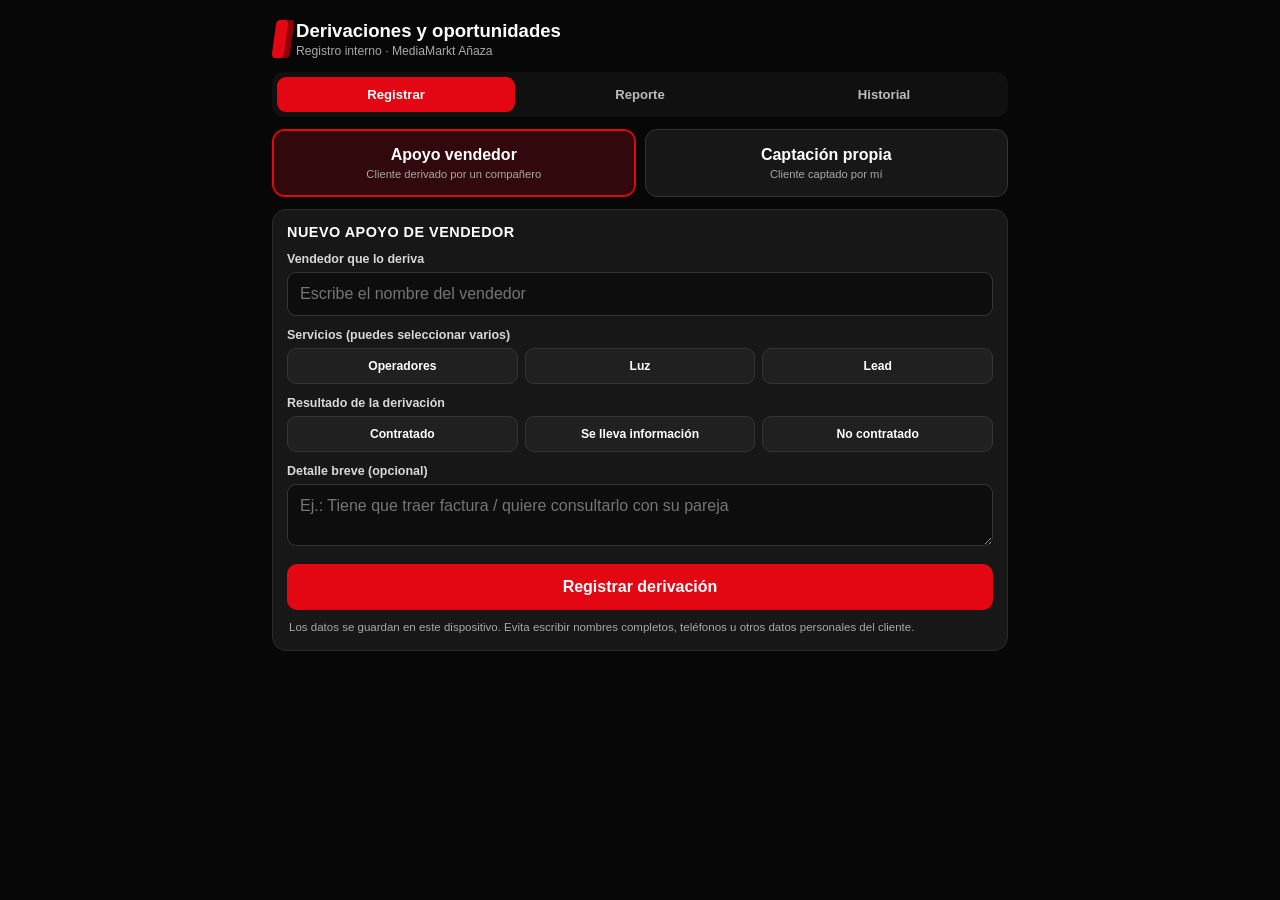
==== commit f555c2a7: "Update service list in derivaciones.html" ====
--- a/pages/derivaciones.html
+++ b/pages/derivaciones.html
@@ -151,7 +151,7 @@
   'use strict';
   const STORAGE_KEY = 'mm_derivaciones_v1';
   const SELLERS_KEY = 'mm_derivaciones_vendedores_v1';
-  const services = ['Operadores','Luz','Placas solares'];
+  const services = ['Operadores','Luz','Lead'];
   const statuses = {
     'Vendedor': ['Contratado','Se lleva información','No contratado'],
     'Captación': ['Interés alto','Interés medio','Interés bajo']
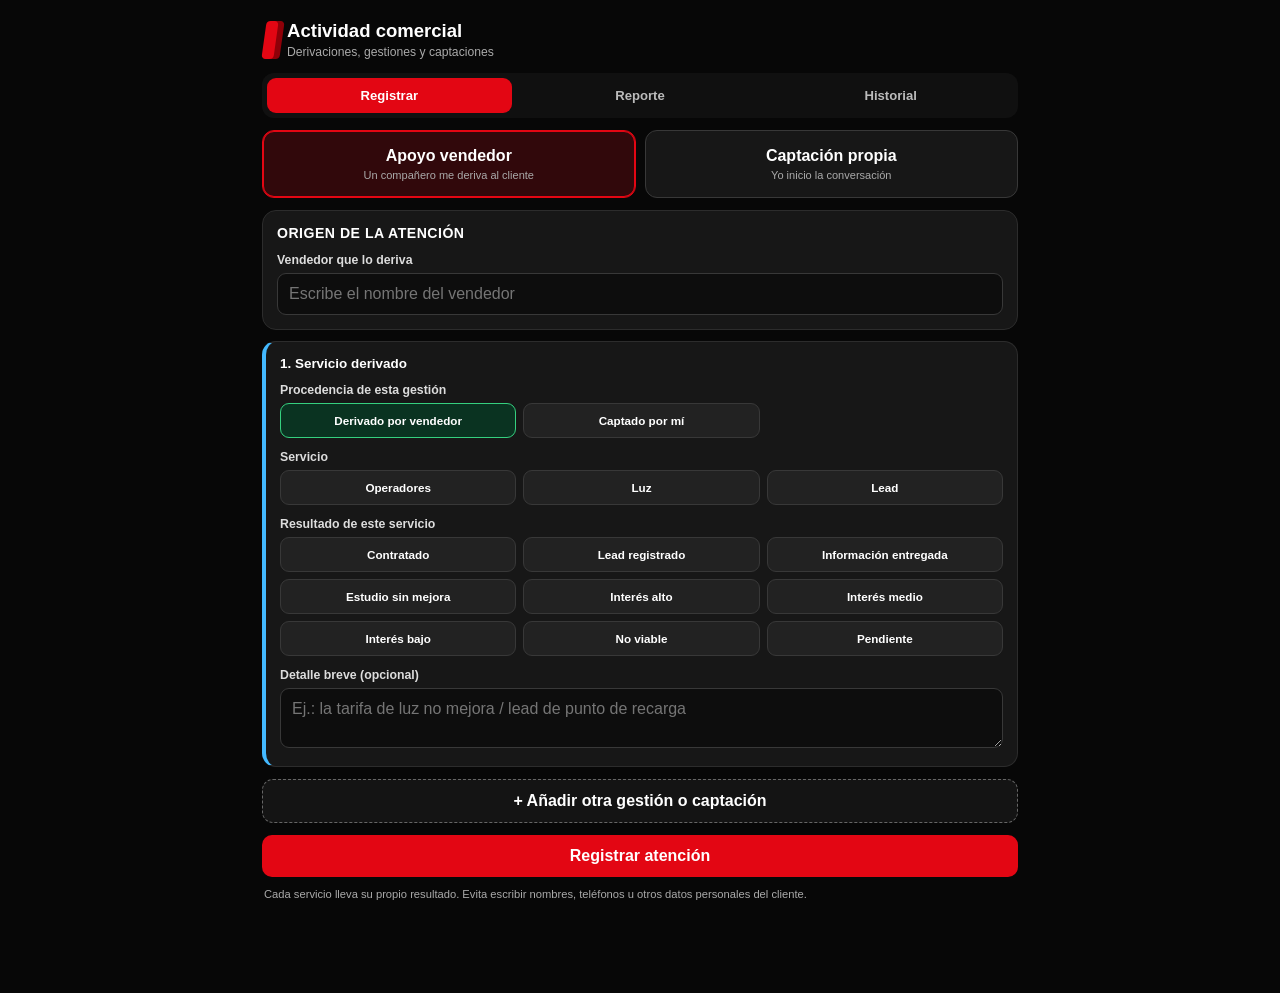
==== commit f84552ca: "Add files via upload" ====
--- a/pages/derivaciones.html
+++ b/pages/derivaciones.html
@@ -2,295 +2,104 @@
 <html lang="es">
 <head>
   <meta charset="UTF-8">
-  <meta name="viewport" content="width=device-width, initial-scale=1, maximum-scale=1, user-scalable=no">
-  <meta name="theme-color" content="#000000">
-  <title>Registro de derivaciones</title>
+  <meta name="viewport" content="width=device-width,initial-scale=1,maximum-scale=1,user-scalable=no">
+  <meta name="theme-color" content="#070707">
+  <title>Actividad comercial</title>
   <style>
-    :root { --bg:#070707; --card:#171717; --card2:#202020; --line:#343434; --red:#e30613; --yellow:#ffd400; --green:#35d07f; --blue:#43b9ff; --muted:#a8a8a8; --text:#fff; }
-    * { box-sizing:border-box; }
-    body { margin:0; background:var(--bg); color:var(--text); font-family:"Segoe UI",Arial,sans-serif; min-height:100vh; }
-    button,input,select,textarea { font:inherit; }
-    button { cursor:pointer; touch-action:manipulation; }
-    .app { width:min(760px,100%); margin:auto; padding:12px 12px 90px; }
-    header { display:flex; align-items:center; justify-content:space-between; gap:12px; padding:8px 2px 14px; }
-    .brand { display:flex; align-items:center; gap:10px; }
-    .mark { width:12px; height:38px; border-radius:4px; background:var(--red); box-shadow:6px 0 0 #8e0008; transform:skew(-8deg); }
-    h1 { font-size:1.16rem; margin:0; line-height:1.15; }
-    .subtitle { color:var(--muted); font-size:.76rem; margin-top:3px; }
-    .tabs { display:grid; grid-template-columns:repeat(3,1fr); gap:6px; background:#101010; padding:5px; border-radius:12px; position:sticky; top:0; z-index:5; }
-    .tab { border:0; border-radius:9px; padding:10px 5px; color:#bbb; background:transparent; font-weight:700; font-size:.82rem; }
-    .tab.active { background:var(--red); color:white; }
-    .view { display:none; padding-top:12px; }
-    .view.active { display:block; }
-    .type-grid { display:grid; grid-template-columns:1fr 1fr; gap:9px; margin-bottom:12px; }
-    .type-btn { border:1px solid var(--line); background:var(--card); color:white; border-radius:12px; padding:16px 8px; font-weight:800; }
-    .type-btn small { display:block; font-size:.7rem; color:var(--muted); margin-top:4px; font-weight:500; }
-    .type-btn.active { border-color:var(--red); background:#31080b; box-shadow:inset 0 0 0 1px var(--red); }
-    .panel { background:var(--card); border:1px solid #2b2b2b; border-radius:14px; padding:14px; margin-bottom:12px; }
-    .panel-title { margin:0 0 12px; font-size:.9rem; text-transform:uppercase; letter-spacing:.5px; }
-    label { display:block; color:#d8d8d8; font-size:.78rem; font-weight:700; margin:12px 0 6px; }
-    input,select,textarea { width:100%; border:1px solid var(--line); background:#0d0d0d; color:white; border-radius:9px; padding:12px; outline:none; }
-    input:focus,select:focus,textarea:focus { border-color:var(--red); }
-    textarea { resize:vertical; min-height:62px; }
-    .chips { display:grid; grid-template-columns:repeat(2,minmax(0,1fr)); gap:7px; }
-    .chip { border:1px solid var(--line); background:var(--card2); color:white; border-radius:9px; padding:10px 5px; font-size:.76rem; font-weight:650; }
-    .chip.active { background:#3a0b0e; border-color:var(--red); color:#fff; }
-    .conditional { display:none; }
-    .conditional.show { display:block; }
-    .primary { width:100%; border:0; background:var(--red); color:white; border-radius:10px; padding:14px; font-weight:850; margin-top:14px; }
-    .secondary { border:1px solid var(--line); background:#252525; color:white; border-radius:9px; padding:10px 12px; font-weight:700; }
-    .danger { color:#ff9198; }
-    .notice { color:var(--muted); font-size:.72rem; line-height:1.35; margin:10px 2px 0; }
-    .stats { display:grid; grid-template-columns:repeat(3,1fr); gap:7px; margin-bottom:10px; }
-    .stat { background:var(--card); border:1px solid #292929; border-radius:11px; text-align:center; padding:12px 5px; }
-    .stat strong { display:block; font-size:1.45rem; }
-    .stat span { color:var(--muted); font-size:.68rem; }
-    .report { background:linear-gradient(145deg,#1a1a1a,#101010); border:1px solid #333; border-top:4px solid var(--red); border-radius:14px; padding:16px; }
-    .report h2 { margin:0; font-size:1rem; }
-    .report-date { color:var(--muted); font-size:.75rem; margin-top:3px; }
-    .report-section { margin-top:16px; }
-    .report-section h3 { color:var(--yellow); font-size:.78rem; text-transform:uppercase; margin:0 0 7px; }
-    .report-mini { color:#a8a8a8; font-size:.66rem; font-weight:850; text-transform:uppercase; letter-spacing:.5px; margin:10px 0 3px; }
-    .report-row { display:flex; justify-content:space-between; gap:12px; padding:6px 0; border-bottom:1px solid #292929; font-size:.82rem; }
-    .report-row:last-child { border-bottom:0; }
-    .report-row span:last-child { font-weight:800; text-align:right; }
-    .empty { text-align:center; color:var(--muted); padding:28px 10px; font-size:.85rem; }
-    .actions { display:grid; grid-template-columns:1fr 1fr; gap:8px; margin-top:10px; }
-    .actions .primary { margin:0; padding:11px 6px; font-size:.78rem; }
-    .actions .secondary { padding:11px 6px; font-size:.78rem; }
-    .history-head { display:flex; gap:8px; margin-bottom:10px; }
-    .history-head input { flex:1; }
-    .entry { background:var(--card); border:1px solid #292929; border-radius:12px; padding:12px; margin-bottom:8px; }
-    .entry-top { display:flex; justify-content:space-between; gap:8px; align-items:flex-start; }
-    .badge { display:inline-block; padding:4px 7px; border-radius:20px; font-size:.65rem; font-weight:850; background:#342023; color:#ffadb2; }
-    .badge.pending { background:#332d16; color:#ffe783; }
-    .entry strong { display:block; margin-top:7px; font-size:.9rem; }
-    .entry-meta { color:var(--muted); font-size:.73rem; margin-top:5px; line-height:1.4; }
-    .entry-note { font-size:.76rem; margin-top:7px; color:#ddd; }
-    .entry-actions { display:flex; gap:5px; }
-    .icon-btn { background:#292929; border:0; color:#ddd; border-radius:7px; padding:6px 8px; }
-    .footer-tools { display:grid; grid-template-columns:repeat(3,1fr); gap:6px; margin-top:14px; }
-    .footer-tools button,.file-label { border:1px solid var(--line); background:#191919; color:#ccc; border-radius:8px; padding:9px 4px; text-align:center; font-size:.68rem; font-weight:700; cursor:pointer; }
-    #toast { position:fixed; left:50%; bottom:22px; transform:translate(-50%,20px); background:white; color:#111; border-radius:30px; padding:10px 18px; font-weight:800; font-size:.8rem; opacity:0; pointer-events:none; transition:.2s; z-index:20; box-shadow:0 5px 25px #0009; }
-    #toast.show { opacity:1; transform:translate(-50%,0); }
-    @media (min-width:600px) { .chips { grid-template-columns:repeat(3,1fr); } }
+    :root{--bg:#070707;--card:#171717;--card2:#222;--line:#383838;--red:#e30613;--yellow:#ffd400;--blue:#43b9ff;--green:#35d07f;--muted:#aaa;--text:#fff}
+    *{box-sizing:border-box}body{margin:0;background:var(--bg);color:var(--text);font-family:"Segoe UI",Arial,sans-serif;min-height:100vh}button,input,textarea{font:inherit}button{cursor:pointer;touch-action:manipulation}.app{width:min(780px,100%);margin:auto;padding:12px 12px 90px}header{display:flex;align-items:center;gap:11px;padding:8px 2px 14px}.mark{width:12px;height:38px;border-radius:4px;background:var(--red);box-shadow:6px 0 0 #8e0008;transform:skew(-8deg)}h1{font-size:1.16rem;margin:0}.subtitle{color:var(--muted);font-size:.76rem;margin-top:3px}.tabs{display:grid;grid-template-columns:repeat(3,1fr);gap:6px;background:#101010;padding:5px;border-radius:12px;position:sticky;top:0;z-index:5}.tab{border:0;border-radius:9px;padding:10px 4px;color:#bbb;background:transparent;font-weight:800;font-size:.82rem}.tab.active{background:var(--red);color:#fff}.view{display:none;padding-top:12px}.view.active{display:block}.source-grid{display:grid;grid-template-columns:1fr 1fr;gap:9px;margin-bottom:12px}.source-btn{border:1px solid var(--line);background:var(--card);color:#fff;border-radius:12px;padding:16px 7px;font-weight:850}.source-btn small{display:block;color:var(--muted);font-size:.69rem;margin-top:4px;font-weight:500}.source-btn.active{border-color:var(--red);background:#31080b;box-shadow:inset 0 0 0 1px var(--red)}.panel,.management{background:var(--card);border:1px solid #2c2c2c;border-radius:14px;padding:14px;margin-bottom:11px}.panel-title{font-size:.88rem;text-transform:uppercase;letter-spacing:.5px;margin:0 0 11px}.management{position:relative;border-left:4px solid var(--blue)}.management.cross{border-left-color:var(--green)}.management-head{display:flex;justify-content:space-between;align-items:center;gap:8px;margin-bottom:4px}.management-title{font-size:.84rem;font-weight:900}.remove{border:0;background:#2a2a2a;color:#ff9298;border-radius:7px;padding:5px 9px}.field-label,label{display:block;color:#ddd;font-size:.77rem;font-weight:750;margin:12px 0 6px}input,textarea{width:100%;border:1px solid var(--line);background:#0d0d0d;color:#fff;border-radius:9px;padding:11px;outline:0}input:focus,textarea:focus{border-color:var(--red)}textarea{min-height:56px;resize:vertical}.chips{display:grid;grid-template-columns:repeat(2,minmax(0,1fr));gap:7px}.chip{border:1px solid var(--line);background:var(--card2);color:#fff;border-radius:9px;padding:10px 5px;font-size:.73rem;font-weight:700}.chip.active{background:#3b0c0f;border-color:var(--red)}.origin-chips .chip.active{background:#0a3321;border-color:var(--green)}.help{color:var(--muted);font-size:.7rem;line-height:1.4;margin:7px 1px}.conditional{display:none}.conditional.show{display:block}.primary,.secondary{border-radius:10px;padding:12px;font-weight:850}.primary{width:100%;border:0;background:var(--red);color:#fff}.secondary{border:1px solid var(--line);background:#252525;color:#fff}.add-management{width:100%;margin:1px 0 12px;border:1px dashed #666;background:#141414;color:#fff;border-radius:11px;padding:12px;font-weight:800}.notice{color:var(--muted);font-size:.7rem;line-height:1.4;margin:10px 2px 0}.stats{display:grid;grid-template-columns:repeat(4,1fr);gap:6px;margin-bottom:10px}.stat{background:var(--card);border:1px solid #292929;border-radius:11px;text-align:center;padding:11px 3px}.stat strong{display:block;font-size:1.35rem}.stat span{color:var(--muted);font-size:.59rem}.report{background:linear-gradient(145deg,#1a1a1a,#101010);border:1px solid #333;border-top:4px solid var(--red);border-radius:14px;padding:16px}.report h2{margin:0;font-size:1rem}.report-date{color:var(--muted);font-size:.75rem;margin-top:3px}.report-section{margin-top:16px}.report-section h3{color:var(--yellow);font-size:.78rem;text-transform:uppercase;margin:0 0 7px}.report-mini{color:#aaa;font-size:.65rem;font-weight:850;text-transform:uppercase;letter-spacing:.5px;margin:10px 0 3px}.report-row{display:flex;justify-content:space-between;gap:12px;padding:6px 0;border-bottom:1px solid #292929;font-size:.81rem}.report-row:last-child{border-bottom:0}.report-row span:last-child{font-weight:850;text-align:right}.actions{display:grid;grid-template-columns:1fr 1fr;gap:8px;margin-top:10px}.actions .primary,.actions .secondary{font-size:.77rem}.empty{text-align:center;color:var(--muted);padding:28px 10px;font-size:.84rem}.history-head{display:flex;gap:8px;margin-bottom:10px}.history-head input{flex:1}.entry{background:var(--card);border:1px solid #292929;border-radius:12px;padding:12px;margin-bottom:8px}.entry-top{display:flex;justify-content:space-between;gap:8px}.badge{display:inline-block;padding:4px 7px;border-radius:20px;font-size:.64rem;font-weight:850;background:#342023;color:#ffadb2}.badge.own{background:#183426;color:#8ff0bb}.entry strong{display:block;margin-top:7px;font-size:.9rem}.entry-actions{display:flex;gap:5px}.icon-btn{background:#292929;border:0;color:#ddd;border-radius:7px;padding:6px 8px}.entry-item{margin-top:8px;padding:8px;background:#101010;border-radius:8px;font-size:.74rem;line-height:1.4}.entry-item b{color:var(--yellow)}.entry-item small{display:block;color:var(--muted);font-size:.69rem}.footer-tools{display:grid;grid-template-columns:repeat(3,1fr);gap:6px;margin-top:14px}.footer-tools button,.file-label{border:1px solid var(--line);background:#191919;color:#ccc;border-radius:8px;padding:9px 4px;text-align:center;font-size:.67rem;font-weight:700;cursor:pointer}.danger{color:#ff9198!important}#toast{position:fixed;left:50%;bottom:22px;transform:translate(-50%,20px);background:#fff;color:#111;border-radius:30px;padding:10px 18px;font-weight:850;font-size:.8rem;opacity:0;pointer-events:none;transition:.2s;z-index:20;box-shadow:0 5px 25px #0009}#toast.show{opacity:1;transform:translate(-50%,0)}
+    @media(min-width:600px){.chips{grid-template-columns:repeat(3,1fr)}}@media(max-width:430px){.stats{grid-template-columns:repeat(2,1fr)}}
   </style>
 </head>
 <body>
 <main class="app">
-  <header>
-    <div class="brand"><div class="mark"></div><div><h1>Derivaciones y oportunidades</h1><div class="subtitle">Registro interno · MediaMarkt Añaza</div></div></div>
-  </header>
+  <header><div class="mark"></div><div><h1>Actividad comercial</h1><div class="subtitle">Derivaciones, gestiones y captaciones</div></div></header>
+  <nav class="tabs"><button class="tab active" data-view="register">Registrar</button><button class="tab" data-view="report">Reporte</button><button class="tab" data-view="history">Historial</button></nav>
 
-  <nav class="tabs">
-    <button class="tab active" data-view="registro">Registrar</button>
-    <button class="tab" data-view="reporte">Reporte</button>
-    <button class="tab" data-view="historial">Historial</button>
-  </nav>
-
-  <section id="registro" class="view active">
-    <div class="type-grid">
-      <button class="type-btn active" data-type="Vendedor">Apoyo vendedor<small>Cliente derivado por un compañero</small></button>
-      <button class="type-btn" data-type="Captación">Captación propia<small>Cliente captado por mí</small></button>
+  <section id="register" class="view active">
+    <div class="source-grid">
+      <button class="source-btn active" data-source="seller">Apoyo vendedor<small>Un compañero me deriva al cliente</small></button>
+      <button class="source-btn" data-source="own">Captación propia<small>Yo inicio la conversación</small></button>
     </div>
-    <form id="entryForm" class="panel">
-      <h2 class="panel-title" id="formTitle">Nuevo apoyo de vendedor</h2>
-      <div id="sellerFields">
-        <label for="seller">Vendedor que lo deriva</label>
-        <input id="seller" list="sellerList" autocomplete="off" placeholder="Escribe el nombre del vendedor" required>
-        <datalist id="sellerList"></datalist>
-      </div>
-
-      <label>Servicios (puedes seleccionar varios)</label>
-      <div id="serviceChips" class="chips"></div>
-
-      <label id="statusLabel">Resultado de la derivación</label>
-      <div id="statusChips" class="chips"></div>
-      <div id="statusHelp" class="notice"></div>
-
-      <div id="reasonFields" class="conditional">
-        <label>¿Por qué no se tramita ahora?</label>
-        <div id="reasonChips" class="chips"></div>
-      </div>
-
-      <label for="details">Detalle breve (opcional)</label>
-      <textarea id="details" placeholder="Ej.: Tiene que traer factura / quiere consultarlo con su pareja"></textarea>
-
-      <button class="primary" type="submit" id="saveButton">Registrar derivación</button>
-      <div class="notice">Los datos se guardan en este dispositivo. Evita escribir nombres completos, teléfonos u otros datos personales del cliente.</div>
+    <form id="recordForm">
+      <div id="sellerPanel" class="panel"><h2 class="panel-title">Origen de la atención</h2><label for="seller">Vendedor que lo deriva</label><input id="seller" list="sellerList" autocomplete="off" placeholder="Escribe el nombre del vendedor" required><datalist id="sellerList"></datalist></div>
+      <div id="managements"></div>
+      <button id="addManagement" class="add-management" type="button">+ Añadir otra gestión o captación</button>
+      <button id="saveRecord" class="primary" type="submit">Registrar atención</button>
+      <div class="notice">Cada servicio lleva su propio resultado. Evita escribir nombres, teléfonos u otros datos personales del cliente.</div>
     </form>
   </section>
 
-  <section id="reporte" class="view">
-    <div class="panel">
-      <label for="reportDate" style="margin-top:0">Día del reporte</label>
-      <input id="reportDate" type="date">
-    </div>
-    <div id="stats" class="stats"></div>
-    <div id="reportCard" class="report"></div>
-    <div class="actions">
-      <button class="primary" id="copyReport">Copiar para Teams</button>
-      <button class="secondary" id="downloadImage">Descargar imagen</button>
-    </div>
+  <section id="report" class="view">
+    <div class="panel"><label for="reportDate" style="margin-top:0">Día del reporte</label><input id="reportDate" type="date"></div>
+    <div id="stats" class="stats"></div><div id="reportCard" class="report"></div>
+    <div class="actions"><button id="copyReport" class="primary">Copiar para Teams</button><button id="downloadImage" class="secondary">Descargar imagen</button></div>
   </section>
 
-  <section id="historial" class="view">
-    <div class="history-head"><input id="historyDate" type="date"><button class="secondary" id="todayHistory">Hoy</button></div>
-    <div id="historyList"></div>
-    <div class="footer-tools">
-      <button id="exportData">Exportar copia</button>
-      <label class="file-label">Importar copia<input id="importData" type="file" accept="application/json" hidden></label>
-      <button id="clearData" class="danger">Borrar todo</button>
-    </div>
+  <section id="history" class="view">
+    <div class="history-head"><input id="historyDate" type="date"><button id="todayHistory" class="secondary">Hoy</button></div><div id="historyList"></div>
+    <div class="footer-tools"><button id="exportData">Exportar copia</button><label class="file-label">Importar copia<input id="importData" type="file" accept="application/json" hidden></label><button id="clearData" class="danger">Borrar todo</button></div>
   </section>
 </main>
 <div id="toast">Registrado</div>
 
 <script>
-(() => {
+(()=>{
   'use strict';
-  const STORAGE_KEY = 'mm_derivaciones_v1';
-  const SELLERS_KEY = 'mm_derivaciones_vendedores_v1';
-  const services = ['Operadores','Luz','Lead'];
-  const statuses = {
-    'Vendedor': ['Contratado','Se lleva información','No contratado'],
-    'Captación': ['Interés alto','Interés medio','Interés bajo']
-  };
-  const reasons = ['Falta factura o documentación','Tiene que consultarlo','Quiere comparar o pensarlo','Tiene permanencia','Otro motivo'];
-  let records = loadJSON(STORAGE_KEY, []).map(r => {
-    if (r.type==='Derivación') return {...r,type:'Vendedor',status:r.status==='Contratado'?'Contratado':r.status==='No viable'?'No contratado':'Se lleva información'};
-    if (r.type==='Interesado') return {...r,type:'Captación',status:/baja/i.test(r.status)?'Interés bajo':/volverá|pendiente/i.test(r.status)?'Interés alto':'Interés medio',reason:r.reason||'Otro motivo'};
-    return r;
-  });
-  let currentType = 'Vendedor', selectedServices = [], selectedStatus = '', selectedReason = '', editingId = null;
-  const $ = id => document.getElementById(id);
-  const localISO = (date = new Date()) => {
-    const y = date.getFullYear(), m = String(date.getMonth()+1).padStart(2,'0'), d = String(date.getDate()).padStart(2,'0');
-    return `${y}-${m}-${d}`;
-  };
-  const esc = value => String(value ?? '').replace(/[&<>'"]/g, c => ({'&':'&amp;','<':'&lt;','>':'&gt;',"'":'&#39;','"':'&quot;'}[c]));
-  function loadJSON(key, fallback) { try { const value = JSON.parse(localStorage.getItem(key)); return value ?? fallback; } catch { return fallback; } }
-  function save() { localStorage.setItem(STORAGE_KEY, JSON.stringify(records)); }
-  function prettyDate(iso) { if (!iso) return 'Sin fecha'; return new Date(iso+'T12:00:00').toLocaleDateString('es-ES',{day:'2-digit',month:'2-digit',year:'numeric'}); }
-  function toast(message) { const el=$('toast'); el.textContent=message; el.classList.add('show'); clearTimeout(toast.timer); toast.timer=setTimeout(()=>el.classList.remove('show'),1600); }
+  const STORAGE_KEY='mm_derivaciones_v2',OLD_KEY='mm_derivaciones_v1',SELLERS_KEY='mm_derivaciones_vendedores_v1';
+  const SERVICES=['Operadores','Luz','Lead'];
+  const REFERRED_RESULTS=['Contratado','Lead registrado','Información entregada','Estudio sin mejora','Interés alto','Interés medio','Interés bajo','No viable','Pendiente'];
+  const CAPTURE_RESULTS=['Contratado','Lead registrado','Información entregada','Estudio sin mejora','Interés alto','Interés medio','Interés bajo','No viable','Pendiente'];
+  const REASONS=['Falta factura o documentación','Tiene que consultarlo','Quiere comparar o pensarlo','Tiene permanencia','Otro motivo'];
+  let source='seller',editingId=null,nextItemId=1,records=loadRecords(),items=[];
+  const $=id=>document.getElementById(id),esc=v=>String(v??'').replace(/[&<>'"]/g,c=>({'&':'&amp;','<':'&lt;','>':'&gt;',"'":'&#39;','"':'&quot;'}[c]));
+  const localISO=(d=new Date())=>`${d.getFullYear()}-${String(d.getMonth()+1).padStart(2,'0')}-${String(d.getDate()).padStart(2,'0')}`;
+  function loadJSON(k,f){try{return JSON.parse(localStorage.getItem(k))??f}catch{return f}}
+  function itemOriginLabel(o){return o==='referred'?'Derivado por vendedor':o==='cross'?'Captado durante la atención':'Captación propia'}
+  function prettyDate(iso){return new Date(iso+'T12:00:00').toLocaleDateString('es-ES',{day:'2-digit',month:'2-digit',year:'numeric'})}
+  function migrateOld(old){return old.map(r=>{const oldServices=Array.isArray(r.services)&&r.services.length?r.services:(r.service?[r.service]:['Operadores']);const own=r.type==='Captación'||r.type==='Interesado';return{id:r.id||String(Date.now()+Math.random()),date:r.date||localISO(),createdAt:r.createdAt||new Date().toISOString(),updatedAt:r.updatedAt||new Date().toISOString(),source:own?'own':'seller',seller:own?'':(r.seller||''),items:oldServices.map(service=>({id:nextItemId++,service:service==='Placas solares'?'Lead':service,origin:own?'own':'referred',result:own?(r.status||'Interés medio'):(r.status==='Se lleva información'?'Información entregada':r.status||'Pendiente'),reason:r.reason||'',details:r.details||''}))}})}
+  function loadRecords(){const current=loadJSON(STORAGE_KEY,null);if(Array.isArray(current))return current;const old=loadJSON(OLD_KEY,[]);const migrated=Array.isArray(old)?migrateOld(old):[];if(migrated.length)localStorage.setItem(STORAGE_KEY,JSON.stringify(migrated));return migrated}
+  function save(){localStorage.setItem(STORAGE_KEY,JSON.stringify(records))}
+  function toast(msg){const t=$('toast');t.textContent=msg;t.classList.add('show');clearTimeout(toast.timer);toast.timer=setTimeout(()=>t.classList.remove('show'),1600)}
+  function newItem(originValue){return{id:nextItemId++,service:'',origin:originValue||(source==='seller'?(items.length?'cross':'referred'):'own'),result:'',reason:'',details:''}}
 
-  document.querySelectorAll('.tab').forEach(btn => btn.addEventListener('click', () => {
-    document.querySelectorAll('.tab,.view').forEach(el=>el.classList.remove('active'));
-    btn.classList.add('active'); $(btn.dataset.view).classList.add('active');
-    if (btn.dataset.view==='reporte') renderReport();
-    if (btn.dataset.view==='historial') renderHistory();
-  }));
-  document.querySelectorAll('.type-btn').forEach(btn => btn.addEventListener('click', () => setType(btn.dataset.type)));
+  document.querySelectorAll('.tab').forEach(b=>b.onclick=()=>{document.querySelectorAll('.tab,.view').forEach(x=>x.classList.remove('active'));b.classList.add('active');$(b.dataset.view).classList.add('active');if(b.dataset.view==='report')renderReport();if(b.dataset.view==='history')renderHistory()});
+  document.querySelectorAll('.source-btn').forEach(b=>b.onclick=()=>setSource(b.dataset.source));
+  function setSource(value,keep=false){source=value;document.querySelectorAll('.source-btn').forEach(b=>b.classList.toggle('active',b.dataset.source===value));$('sellerPanel').style.display=value==='seller'?'block':'none';$('seller').required=value==='seller';if(!keep){items=[newItem(value==='seller'?'referred':'own')]}else items.forEach(i=>{if(value==='own')i.origin='own';else if(i.origin==='own')i.origin='referred'});renderItems()}
 
-  function setType(type) {
-    currentType=type; selectedStatus='';
-    document.querySelectorAll('.type-btn').forEach(b=>b.classList.toggle('active',b.dataset.type===type));
-    $('formTitle').textContent = type==='Vendedor' ? 'Nuevo apoyo de vendedor' : 'Nueva captación propia';
-    $('saveButton').textContent = editingId ? 'Guardar cambios' : (type==='Vendedor' ? 'Registrar derivación' : 'Registrar captación');
-    $('sellerFields').style.display = type==='Vendedor' ? 'block' : 'none';
-    $('statusLabel').textContent = type==='Vendedor' ? 'Resultado de la derivación' : 'Grado de interés del cliente';
-    $('seller').required = type==='Vendedor';
-    renderStatusChips(); renderReasonChips(); updateConditional();
-    $('statusHelp').innerHTML = type==='Captación'
-      ? '<b>Alto:</b> quiere tramitar, pero le falta algo. · <b>Medio:</b> le interesa y se lleva la propuesta para valorarla. · <b>Bajo:</b> acepta la información sin una intención clara.'
-      : 'Indica cómo terminó la atención del cliente que te envió el vendedor.';
+  function renderItems(){
+    $('managements').innerHTML=items.map((item,index)=>{
+      const isCapture=item.origin!=='referred',results=isCapture?CAPTURE_RESULTS:REFERRED_RESULTS,showReason=isCapture&&(/Interés|Información/.test(item.result));
+      return `<article class="management ${isCapture?'cross':''}" data-item="${item.id}"><div class="management-head"><div class="management-title">${index+1}. ${item.origin==='referred'?'Servicio derivado':'Captación comercial'}</div>${items.length>1?`<button type="button" class="remove" data-remove="${item.id}">Eliminar</button>`:''}</div>${source==='seller'?`<span class="field-label">Procedencia de esta gestión</span><div class="chips origin-chips">${[['referred','Derivado por vendedor'],['cross','Captado por mí']].map(x=>chip(item.id,'origin',x[0],x[1],item.origin===x[0])).join('')}</div>`:''}<span class="field-label">Servicio</span><div class="chips">${SERVICES.map(s=>chip(item.id,'service',s,s,item.service===s)).join('')}</div><span class="field-label">Resultado de este servicio</span><div class="chips">${results.map(r=>chip(item.id,'result',r,r,item.result===r)).join('')}</div>${isCapture?`<div class="help"><b>Interés alto:</b> quiere tramitar pero le falta algo. <b>Medio:</b> se lleva la información para valorarla. <b>Bajo:</b> no muestra una intención clara.</div>`:''}<div class="conditional ${showReason?'show':''}"><span class="field-label">¿Por qué no se tramita ahora?</span><div class="chips">${REASONS.map(r=>chip(item.id,'reason',r,r,item.reason===r)).join('')}</div></div><label>Detalle breve (opcional)</label><textarea data-detail="${item.id}" placeholder="Ej.: la tarifa de luz no mejora / lead de punto de recarga">${esc(item.details)}</textarea></article>`}).join('');
+    document.querySelectorAll('[data-item-field]').forEach(b=>b.onclick=()=>updateItem(+b.dataset.itemId,b.dataset.itemField,b.dataset.value));
+    document.querySelectorAll('[data-remove]').forEach(b=>b.onclick=()=>{items=items.filter(i=>i.id!==+b.dataset.remove);renderItems()});
+    document.querySelectorAll('[data-detail]').forEach(t=>t.oninput=()=>{const i=items.find(x=>x.id===+t.dataset.detail);if(i)i.details=t.value});
   }
-  function renderChips(items, container, onSelect, selected) {
-    container.innerHTML=''; items.forEach(item=>{
-      const b=document.createElement('button'); b.type='button'; b.className='chip'+(item===selected?' active':''); b.textContent=item;
-      b.addEventListener('click',()=>onSelect(item)); container.appendChild(b);
-    });
-  }
-  function renderServiceChips() {
-    const container=$('serviceChips'); container.innerHTML='';
-    services.forEach(item=>{
-      const b=document.createElement('button'); b.type='button'; b.className='chip'+(selectedServices.includes(item)?' active':''); b.textContent=item;
-      b.addEventListener('click',()=>{ selectedServices=selectedServices.includes(item)?selectedServices.filter(x=>x!==item):[...selectedServices,item]; renderServiceChips(); });
-      container.appendChild(b);
-    });
-  }
-  function renderStatusChips() { renderChips(statuses[currentType],$('statusChips'),item=>{ selectedStatus=item; renderStatusChips(); updateConditional(); },selectedStatus); }
-  function renderReasonChips() { renderChips(reasons,$('reasonChips'),item=>{ selectedReason=item; renderReasonChips(); },selectedReason); }
-  function updateConditional() { $('reasonFields').classList.toggle('show', currentType==='Captación'); }
-  function updateSellerList() {
-    const prior=loadJSON(SELLERS_KEY,[]); const names=[...new Set([...prior,...records.map(r=>r.seller).filter(Boolean)])].sort((a,b)=>a.localeCompare(b));
-    $('sellerList').innerHTML=names.map(n=>`<option value="${esc(n)}"></option>`).join('');
-  }
-  function rememberSeller(name) { if(!name)return; const list=loadJSON(SELLERS_KEY,[]); if(!list.some(n=>n.toLowerCase()===name.toLowerCase())) { list.push(name); localStorage.setItem(SELLERS_KEY,JSON.stringify(list)); } }
+  function chip(id,field,value,label,active){return `<button type="button" class="chip ${active?'active':''}" data-item-field="${field}" data-item-id="${id}" data-value="${esc(value)}">${esc(label)}</button>`}
+  function updateItem(id,field,value){const item=items.find(i=>i.id===id);if(!item)return;item[field]=value;if(field==='origin'){item.result='';item.reason=''}if(field==='result'&&!/Interés|Información/.test(value))item.reason='';renderItems()}
+  $('addManagement').onclick=()=>{items.push(newItem());renderItems();setTimeout(()=>document.querySelector(`[data-item="${items.at(-1).id}"]`)?.scrollIntoView({behavior:'smooth',block:'center'}),30)};
 
-  $('entryForm').addEventListener('submit', e => {
-    e.preventDefault(); const seller=$('seller').value.trim(), details=$('details').value.trim();
-    if (currentType==='Vendedor' && !seller) return toast('Escribe el vendedor');
-    if (!selectedServices.length) return toast('Selecciona al menos un servicio');
-    if (!selectedStatus) return toast('Selecciona la situación');
-    if (currentType==='Captación' && !selectedReason) return toast('Selecciona por qué no se tramita');
-    const existing=records.find(r=>r.id===editingId);
-    const record={ id:editingId||String(Date.now()), createdAt:existing?.createdAt||new Date().toISOString(), updatedAt:new Date().toISOString(), date:existing?.date||localISO(), type:currentType, seller:currentType==='Vendedor'?seller:'', services:[...selectedServices], status:selectedStatus, reason:currentType==='Captación'?selectedReason:'', details };
-    if(editingId) records=records.map(r=>r.id===editingId?record:r); else records.push(record);
-    rememberSeller(seller); save(); resetForm(); updateSellerList(); toast(editingId?'Cambios guardados':'✓ Registrado');
-  });
-  function resetForm() { editingId=null; $('entryForm').reset(); selectedServices=[]; selectedStatus=''; selectedReason=''; setType('Vendedor'); renderServiceChips(); }
+  $('recordForm').onsubmit=e=>{e.preventDefault();const seller=$('seller').value.trim();if(source==='seller'&&!seller)return toast('Escribe el vendedor');if(!items.length)return toast('Añade una gestión');for(const i of items){if(!i.service)return toast('Selecciona el servicio en cada gestión');if(!i.result)return toast('Selecciona el resultado de cada gestión');if(i.origin!=='referred'&&/Interés|Información/.test(i.result)&&!i.reason)return toast('Indica por qué queda pendiente')}const wasEditing=!!editingId,previous=records.find(r=>r.id===editingId),record={id:editingId||String(Date.now()),date:previous?.date||localISO(),createdAt:previous?.createdAt||new Date().toISOString(),updatedAt:new Date().toISOString(),source,seller:source==='seller'?seller:'',items:JSON.parse(JSON.stringify(items))};records=editingId?records.map(r=>r.id===editingId?record:r):[...records,record];rememberSeller(record.seller);save();resetForm();toast(wasEditing?'Cambios guardados':'✓ Atención registrada')};
+  function resetForm(){editingId=null;$('recordForm').reset();items=[];setSource('seller');$('saveRecord').textContent='Registrar atención';updateSellerList()}
+  function rememberSeller(n){if(!n)return;const list=loadJSON(SELLERS_KEY,[]);if(!list.some(x=>x.toLowerCase()===n.toLowerCase())){list.push(n);localStorage.setItem(SELLERS_KEY,JSON.stringify(list))}}
+  function updateSellerList(){const names=[...new Set([...loadJSON(SELLERS_KEY,[]),...records.map(r=>r.seller).filter(Boolean)])].sort((a,b)=>a.localeCompare(b));$('sellerList').innerHTML=names.map(n=>`<option value="${esc(n)}"></option>`).join('')}
 
-  $('reportDate').value=localISO(); $('historyDate').value=localISO();
-  $('reportDate').addEventListener('change',renderReport); $('historyDate').addEventListener('change',renderHistory);
-  $('todayHistory').addEventListener('click',()=>{ $('historyDate').value=localISO(); renderHistory(); });
-  function dayRecords(date) { return records.filter(r=>r.date===date); }
-  function countBy(list,key) { return list.reduce((a,r)=>{ const k=r[key]||'Sin indicar'; a[k]=(a[k]||0)+1; return a; },{}); }
-  function recordServices(r) { return Array.isArray(r.services) && r.services.length ? r.services : (r.service ? [r.service] : ['Sin indicar']); }
-  function countServices(list) { return list.reduce((a,r)=>{ recordServices(r).forEach(k=>a[k]=(a[k]||0)+1); return a; },{}); }
-  function sortedEntries(obj) { return Object.entries(obj).sort((a,b)=>b[1]-a[1] || a[0].localeCompare(b[0])); }
+  $('reportDate').value=$('historyDate').value=localISO();$('reportDate').onchange=renderReport;$('historyDate').onchange=renderHistory;$('todayHistory').onclick=()=>{$('historyDate').value=localISO();renderHistory()};
+  const dayRecords=date=>records.filter(r=>r.date===date),allItems=list=>list.flatMap(r=>r.items.map(i=>({...i,record:r}))),count=(array,getter)=>array.reduce((a,x)=>{const k=getter(x)||'Sin indicar';a[k]=(a[k]||0)+1;return a},{}),sorted=o=>Object.entries(o).sort((a,b)=>b[1]-a[1]||a[0].localeCompare(b[0]));
+  const rows=o=>sorted(o).map(([n,c])=>`<div class="report-row"><span>${esc(n)}</span><span>${c}</span></div>`).join('');
+  function renderReport(){const date=$('reportDate').value||localISO(),list=dayRecords(date),sellerRecords=list.filter(r=>r.source==='seller'),ownRecords=list.filter(r=>r.source==='own'),its=allItems(list),referred=its.filter(i=>i.origin==='referred'),captured=its.filter(i=>i.origin!=='referred'),sales=its.filter(i=>i.result==='Contratado').length,leads=its.filter(i=>i.result==='Lead registrado').length;$('stats').innerHTML=`<div class="stat"><strong>${sellerRecords.length}</strong><span>DERIVACIONES</span></div><div class="stat"><strong>${captured.length}</strong><span>CAPTACIONES</span></div><div class="stat"><strong>${sales}</strong><span>VENTAS</span></div><div class="stat"><strong>${leads}</strong><span>LEADS</span></div>`;if(!list.length){$('reportCard').innerHTML=`<h2>ACTIVIDAD COMERCIAL</h2><div class="report-date">${prettyDate(date)}</div><div class="empty">No hay registros para este día.</div>`;return}const sellers=rows(count(sellerRecords,r=>r.seller)),referredResults=rows(count(referred,i=>`${i.service} · ${i.result}`)),captureServices=rows(count(captured,i=>i.service)),captureResults=rows(count(captured,i=>i.result)),reasons=rows(count(captured.filter(i=>i.reason),i=>i.reason));$('reportCard').innerHTML=`<h2>ACTIVIDAD COMERCIAL</h2><div class="report-date">${prettyDate(date)}</div><div class="report-section"><h3>Apoyo de vendedores · ${sellerRecords.length}</h3><div class="report-mini">Clientes derivados</div>${sellers||'<div class="report-row"><span>Sin derivaciones</span><span>0</span></div>'}<div class="report-mini">Gestiones derivadas</div>${referredResults||'<div class="report-row"><span>Sin gestiones</span><span>0</span></div>'}</div><div class="report-section"><h3>Captación comercial · ${captured.length}</h3><div class="report-mini">Servicios captados</div>${captureServices||'<div class="report-row"><span>Sin captaciones</span><span>0</span></div>'}${captureResults?`<div class="report-mini">Resultados</div>${captureResults}`:''}${reasons?`<div class="report-mini">Motivos pendientes</div>${reasons}`:''}</div>`}
+  function reportText(){const date=$('reportDate').value||localISO(),list=dayRecords(date),sellerRecords=list.filter(r=>r.source==='seller'),its=allItems(list),referred=its.filter(i=>i.origin==='referred'),captured=its.filter(i=>i.origin!=='referred');if(!list.length)return`🔴 ACTIVIDAD COMERCIAL — ${prettyDate(date)}\n\nSin registros.`;let t=`🔴 ACTIVIDAD COMERCIAL — ${prettyDate(date)}\n\n🤝 APOYO DE VENDEDORES\nClientes derivados: ${sellerRecords.length}\n`;sorted(count(sellerRecords,r=>r.seller)).forEach(([n,c])=>t+=`• ${n}: ${c}\n`);t+='\nGESTIONES DERIVADAS\n';sorted(count(referred,i=>`${i.service} — ${i.result}`)).forEach(([n,c])=>t+=`• ${n}: ${c}\n`);t+=`\n🎯 CAPTACIÓN COMERCIAL\nOportunidades captadas: ${captured.length}\n`;sorted(count(captured,i=>`${i.service} — ${i.result}`)).forEach(([n,c])=>t+=`• ${n}: ${c}\n`);const reasons=sorted(count(captured.filter(i=>i.reason),i=>i.reason));if(reasons.length){t+='\nMOTIVOS PENDIENTES\n';reasons.forEach(([n,c])=>t+=`• ${n}: ${c}\n`)}return t.trim()}
+  $('copyReport').onclick=async()=>{try{await navigator.clipboard.writeText(reportText());toast('Copiado para Teams')}catch{const t=document.createElement('textarea');t.value=reportText();document.body.appendChild(t);t.select();document.execCommand('copy');t.remove();toast('Copiado para Teams')}};
+  function wrap(ctx,text,w){const words=text.split(/\s+/),out=[];let line='';for(const word of words){const test=line?line+' '+word:word;if(ctx.measureText(test).width>w&&line){out.push(line);line=word}else line=test}if(line)out.push(line);return out}
+  $('downloadImage').onclick=()=>{const sourceLines=reportText().replace(/[🔴🤝🎯•]/g,'').split('\n'),canvas=document.createElement('canvas'),ctx=canvas.getContext('2d'),width=1080,pad=72,lineH=42;ctx.font='28px Segoe UI';const lines=[];sourceLines.forEach(x=>x?wrap(ctx,x,width-pad*2).forEach(y=>lines.push(y)):lines.push(''));canvas.width=width;canvas.height=Math.max(600,pad*2+lines.length*lineH+70);const g=ctx.createLinearGradient(0,0,width,canvas.height);g.addColorStop(0,'#202020');g.addColorStop(1,'#090909');ctx.fillStyle=g;ctx.fillRect(0,0,width,canvas.height);ctx.fillStyle='#e30613';ctx.fillRect(0,0,width,18);let y=pad+25;lines.forEach((line,i)=>{const heading=i===0||/^(APOYO|GESTIONES|CAPTACIÓN|MOTIVOS)/.test(line);ctx.font=heading?'bold 30px Segoe UI':'28px Segoe UI';ctx.fillStyle=heading?(i===0?'#fff':'#ffd400'):'#e8e8e8';ctx.fillText(line,pad,y);y+=lineH});ctx.fillStyle='#777';ctx.font='22px Segoe UI';ctx.fillText('Registro interno · MediaMarkt Añaza',pad,canvas.height-45);const a=document.createElement('a');a.download=`actividad-comercial-${$('reportDate').value}.png`;a.href=canvas.toDataURL('image/png');a.click();toast('Imagen descargada')};
 
-  function renderReport() {
-    const date=$('reportDate').value||localISO(), list=dayRecords(date), support=list.filter(r=>r.type==='Vendedor'), own=list.filter(r=>r.type==='Captación');
-    const hired=support.filter(r=>r.status==='Contratado').length;
-    $('stats').innerHTML=`<div class="stat"><strong>${support.length}</strong><span>DERIVACIONES</span></div><div class="stat"><strong>${own.length}</strong><span>CAPTACIONES</span></div><div class="stat"><strong>${hired}</strong><span>CONTRATADAS</span></div>`;
-    if(!list.length) { $('reportCard').innerHTML=`<h2>ACTIVIDAD COMERCIAL</h2><div class="report-date">${prettyDate(date)}</div><div class="empty">No hay registros para este día.</div>`; return; }
-    const sellerRows=sortedEntries(countBy(support.filter(r=>r.seller),'seller')).map(([n,c])=>`<div class="report-row"><span>${esc(n)}</span><span>${c}</span></div>`).join('');
-    const supportResultRows=sortedEntries(countBy(support,'status')).map(([n,c])=>`<div class="report-row"><span>${esc(n)}</span><span>${c}</span></div>`).join('');
-    const interestRows=sortedEntries(countBy(own,'status')).map(([n,c])=>`<div class="report-row"><span>${esc(n)}</span><span>${c}</span></div>`).join('');
-    const ownServiceRows=sortedEntries(countServices(own)).map(([n,c])=>`<div class="report-row"><span>${esc(n)}</span><span>${c}</span></div>`).join('');
-    const reasonRows=sortedEntries(countBy(own,'reason')).map(([n,c])=>`<div class="report-row"><span>${esc(n)}</span><span>${c}</span></div>`).join('');
-    $('reportCard').innerHTML=`<h2>ACTIVIDAD COMERCIAL</h2><div class="report-date">${prettyDate(date)}</div><div class="report-section"><h3>Apoyo de vendedores · ${support.length}</h3><div class="report-mini">Vendedores</div>${sellerRows||'<div class="report-row"><span>Sin derivaciones</span><span>0</span></div>'}${supportResultRows?`<div class="report-mini">Resultados</div>${supportResultRows}`:''}</div><div class="report-section"><h3>Captación propia · ${own.length}</h3><div class="report-mini">Grado de interés</div>${interestRows||'<div class="report-row"><span>Sin captaciones</span><span>0</span></div>'}${ownServiceRows?`<div class="report-mini">Servicios</div>${ownServiceRows}`:''}${reasonRows?`<div class="report-mini">Por qué queda pendiente</div>${reasonRows}`:''}</div>`;
-  }
-  function reportText() {
-    const date=$('reportDate').value||localISO(), list=dayRecords(date), support=list.filter(r=>r.type==='Vendedor'), own=list.filter(r=>r.type==='Captación'), hired=support.filter(r=>r.status==='Contratado').length;
-    if(!list.length) return `🔴 ACTIVIDAD COMERCIAL — ${prettyDate(date)}\n\nSin registros.`;
-    let text=`🔴 ACTIVIDAD COMERCIAL — ${prettyDate(date)}\n\n🤝 APOYO DE VENDEDORES\nDerivaciones recibidas: ${support.length}\nContratadas: ${hired}\n`;
-    sortedEntries(countBy(support.filter(r=>r.seller),'seller')).forEach(([n,c])=>text+=`• ${n}: ${c}\n`);
-    sortedEntries(countBy(support,'status')).forEach(([n,c])=>text+=`• ${n}: ${c}\n`);
-    text+=`\n🎯 CAPTACIÓN PROPIA\nClientes interesados: ${own.length}\n`;
-    sortedEntries(countBy(own,'status')).forEach(([n,c])=>text+=`• ${n}: ${c}\n`);
-    text+='\nSERVICIOS CAPTADOS\n'; sortedEntries(countServices(own)).forEach(([n,c])=>text+=`• ${n}: ${c}\n`);
-    text+='\nMOTIVOS PENDIENTES\n'; sortedEntries(countBy(own,'reason')).forEach(([n,c])=>text+=`• ${n}: ${c}\n`);
-    return text.trim();
-  }
-  $('copyReport').addEventListener('click',async()=>{ try { await navigator.clipboard.writeText(reportText()); toast('Copiado para Teams'); } catch { const t=document.createElement('textarea');t.value=reportText();document.body.appendChild(t);t.select();document.execCommand('copy');t.remove();toast('Copiado para Teams'); } });
-
-  function wrap(ctx,text,maxWidth) { const words=text.split(/\s+/), lines=[]; let line=''; for(const word of words){ const test=line?line+' '+word:word; if(ctx.measureText(test).width>maxWidth&&line){lines.push(line);line=word;}else line=test;} if(line)lines.push(line); return lines; }
-  $('downloadImage').addEventListener('click',()=>{
-    const lines=reportText().replace(/[🔴👥🟡✅•]/g,'').split('\n'), canvas=document.createElement('canvas'), ctx=canvas.getContext('2d'), width=1080, pad=72, lineH=42;
-    ctx.font='28px Segoe UI, Arial'; const wrapped=[]; lines.forEach(line=>{ if(!line){wrapped.push('');return;} wrap(ctx,line,width-pad*2).forEach(x=>wrapped.push(x)); });
-    canvas.width=width; canvas.height=Math.max(600,pad*2+wrapped.length*lineH+70); const g=ctx.createLinearGradient(0,0,width,canvas.height);g.addColorStop(0,'#202020');g.addColorStop(1,'#090909');ctx.fillStyle=g;ctx.fillRect(0,0,width,canvas.height);ctx.fillStyle='#e30613';ctx.fillRect(0,0,width,18);
-    ctx.fillStyle='#fff';ctx.font='28px Segoe UI, Arial';let y=pad+25;wrapped.forEach((line,i)=>{ const isHeading=i===0||/^(VENDEDORES|SERVICIOS|RESULTADOS|OPORTUNIDADES)/.test(line);ctx.font=isHeading?'bold 30px Segoe UI, Arial':'28px Segoe UI, Arial';ctx.fillStyle=isHeading?(i===0?'#fff':'#ffd400'):'#e8e8e8';ctx.fillText(line,pad,y);y+=lineH; });
-    ctx.fillStyle='#777';ctx.font='22px Segoe UI, Arial';ctx.fillText('Registro interno · MediaMarkt Añaza',pad,canvas.height-45);
-    const a=document.createElement('a');a.download=`reporte-derivaciones-${$('reportDate').value}.png`;a.href=canvas.toDataURL('image/png');a.click();toast('Imagen descargada');
-  });
-
-  function renderHistory() {
-    const list=dayRecords($('historyDate').value||localISO()).sort((a,b)=>b.createdAt.localeCompare(a.createdAt));
-    if(!list.length){$('historyList').innerHTML='<div class="empty">No hay registros este día.</div>';return;}
-    $('historyList').innerHTML=list.map(r=>`<article class="entry"><div class="entry-top"><div><span class="badge ${r.type==='Captación'?'pending':''}">${r.type==='Vendedor'?'Apoyo vendedor':'Captación propia'}</span><strong>${esc(recordServices(r).join(' + '))}</strong></div><div class="entry-actions"><button class="icon-btn" data-edit="${r.id}" title="Editar">✎</button><button class="icon-btn danger" data-delete="${r.id}" title="Eliminar">×</button></div></div><div class="entry-meta">${r.seller?'Vendedor: '+esc(r.seller)+' · ':''}${esc(r.status)}${r.reason?' · '+esc(r.reason):''}</div>${r.details?`<div class="entry-note">${esc(r.details)}</div>`:''}</article>`).join('');
-    $('historyList').querySelectorAll('[data-edit]').forEach(b=>b.addEventListener('click',()=>editRecord(b.dataset.edit)));
-    $('historyList').querySelectorAll('[data-delete]').forEach(b=>b.addEventListener('click',()=>deleteRecord(b.dataset.delete)));
-  }
-  function editRecord(id) { const r=records.find(x=>x.id===id);if(!r)return; editingId=id;currentType=r.type;selectedServices=recordServices(r);selectedStatus=r.status;selectedReason=r.reason||'';$('seller').value=r.seller||'';$('details').value=r.details||'';setType(r.type);selectedStatus=r.status;selectedReason=r.reason||'';renderStatusChips();renderReasonChips();selectedServices=recordServices(r);renderServiceChips();updateConditional();$('formTitle').textContent='Editar registro';$('saveButton').textContent='Guardar cambios';document.querySelector('[data-view="registro"]').click();window.scrollTo({top:0,behavior:'smooth'}); }
-  function deleteRecord(id) { if(!confirm('¿Eliminar este registro?'))return;records=records.filter(r=>r.id!==id);save();renderHistory();toast('Registro eliminado'); }
-
-  $('exportData').addEventListener('click',()=>{ const blob=new Blob([JSON.stringify({version:1,exportedAt:new Date().toISOString(),records},null,2)],{type:'application/json'}),a=document.createElement('a');a.href=URL.createObjectURL(blob);a.download=`copia-derivaciones-${localISO()}.json`;a.click();URL.revokeObjectURL(a.href); });
-  $('importData').addEventListener('change',async e=>{ const file=e.target.files[0];if(!file)return;try{const data=JSON.parse(await file.text()),incoming=Array.isArray(data)?data:data.records;if(!Array.isArray(incoming))throw new Error();const map=new Map(records.map(r=>[r.id,r]));incoming.forEach(r=>map.set(r.id||String(Date.now()+Math.random()),r));records=[...map.values()];save();updateSellerList();renderHistory();toast('Copia importada');}catch{alert('El archivo no es una copia válida.');}e.target.value=''; });
-  $('clearData').addEventListener('click',()=>{ if(confirm('¿Borrar definitivamente todos los registros de este dispositivo?')){records=[];save();renderHistory();toast('Datos borrados');} });
-
-  renderServiceChips(); renderStatusChips(); updateSellerList(); renderReport();
+  function renderHistory(){const list=dayRecords($('historyDate').value||localISO()).sort((a,b)=>b.createdAt.localeCompare(a.createdAt));if(!list.length){$('historyList').innerHTML='<div class="empty">No hay registros este día.</div>';return}$('historyList').innerHTML=list.map(r=>`<article class="entry"><div class="entry-top"><div><span class="badge ${r.source==='own'?'own':''}">${r.source==='seller'?'Apoyo vendedor':'Captación propia'}</span><strong>${r.source==='seller'?'Vendedor: '+esc(r.seller):'Atención iniciada por mí'}</strong></div><div class="entry-actions"><button class="icon-btn" data-edit="${r.id}">✎</button><button class="icon-btn danger" data-delete="${r.id}">×</button></div></div>${r.items.map(i=>`<div class="entry-item"><b>${esc(i.service)} · ${esc(i.result)}</b><small>${esc(itemOriginLabel(i.origin))}${i.reason?' · '+esc(i.reason):''}</small>${i.details?esc(i.details):''}</div>`).join('')}</article>`).join('');document.querySelectorAll('[data-edit]').forEach(b=>b.onclick=()=>editRecord(b.dataset.edit));document.querySelectorAll('[data-delete]').forEach(b=>b.onclick=()=>deleteRecord(b.dataset.delete))}
+  function editRecord(id){const r=records.find(x=>x.id===id);if(!r)return;editingId=id;source=r.source;$('seller').value=r.seller||'';items=JSON.parse(JSON.stringify(r.items));nextItemId=Math.max(nextItemId,...items.map(i=>Number(i.id)||0))+1;setSource(source,true);$('saveRecord').textContent='Guardar cambios';document.querySelector('[data-view="register"]').click();window.scrollTo({top:0,behavior:'smooth'})}
+  function deleteRecord(id){if(!confirm('¿Eliminar esta atención completa?'))return;records=records.filter(r=>r.id!==id);save();renderHistory();toast('Atención eliminada')}
+  $('exportData').onclick=()=>{const blob=new Blob([JSON.stringify({version:2,exportedAt:new Date().toISOString(),records},null,2)],{type:'application/json'}),a=document.createElement('a');a.href=URL.createObjectURL(blob);a.download=`copia-actividad-${localISO()}.json`;a.click();URL.revokeObjectURL(a.href)};
+  $('importData').onchange=async e=>{const file=e.target.files[0];if(!file)return;try{const data=JSON.parse(await file.text()),incoming=Array.isArray(data)?data:data.records;if(!Array.isArray(incoming))throw 0;const map=new Map(records.map(r=>[r.id,r]));incoming.forEach(r=>map.set(r.id||String(Date.now()+Math.random()),r));records=[...map.values()];save();updateSellerList();renderHistory();toast('Copia importada')}catch{alert('El archivo no es una copia válida.')}e.target.value=''};
+  $('clearData').onclick=()=>{if(confirm('¿Borrar definitivamente todas las atenciones de este dispositivo?')){records=[];save();renderHistory();toast('Datos borrados')}};
+  updateSellerList();setSource('seller');renderReport();
 })();
 </script>
 </body>
